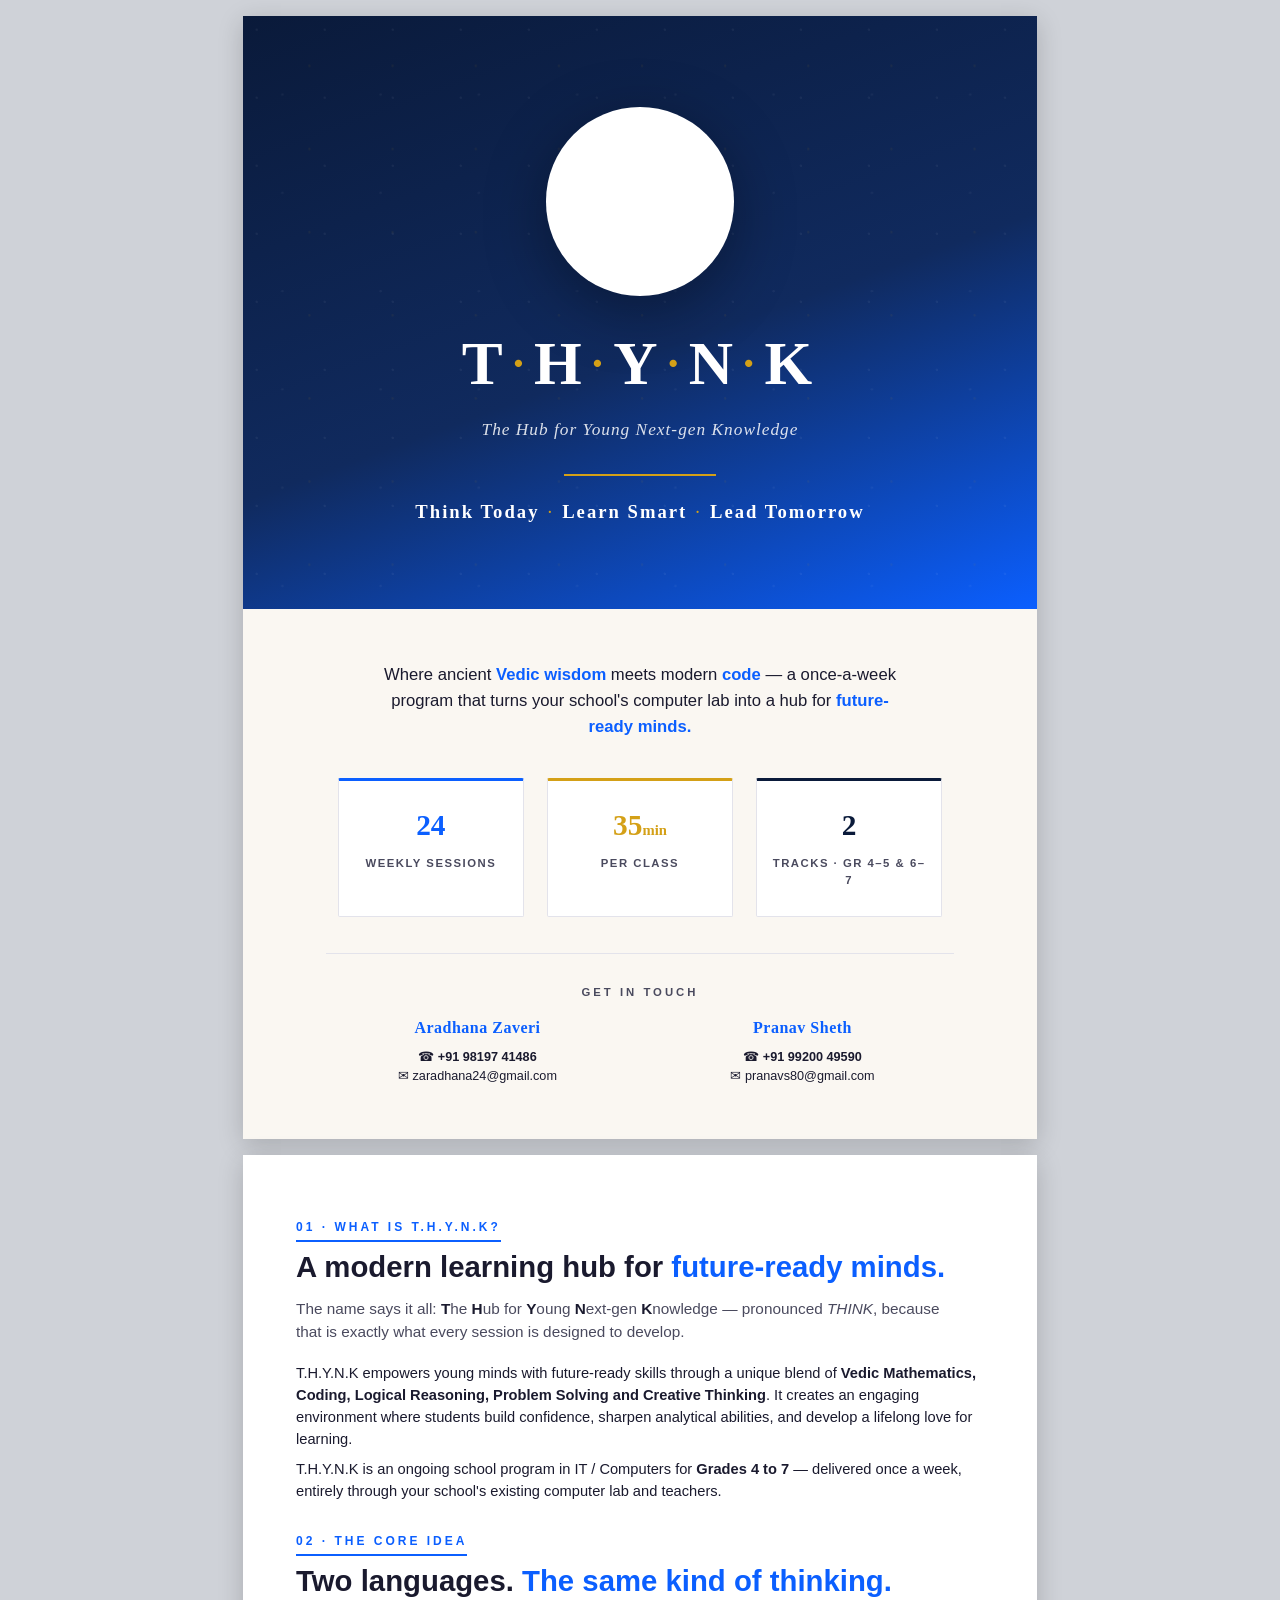
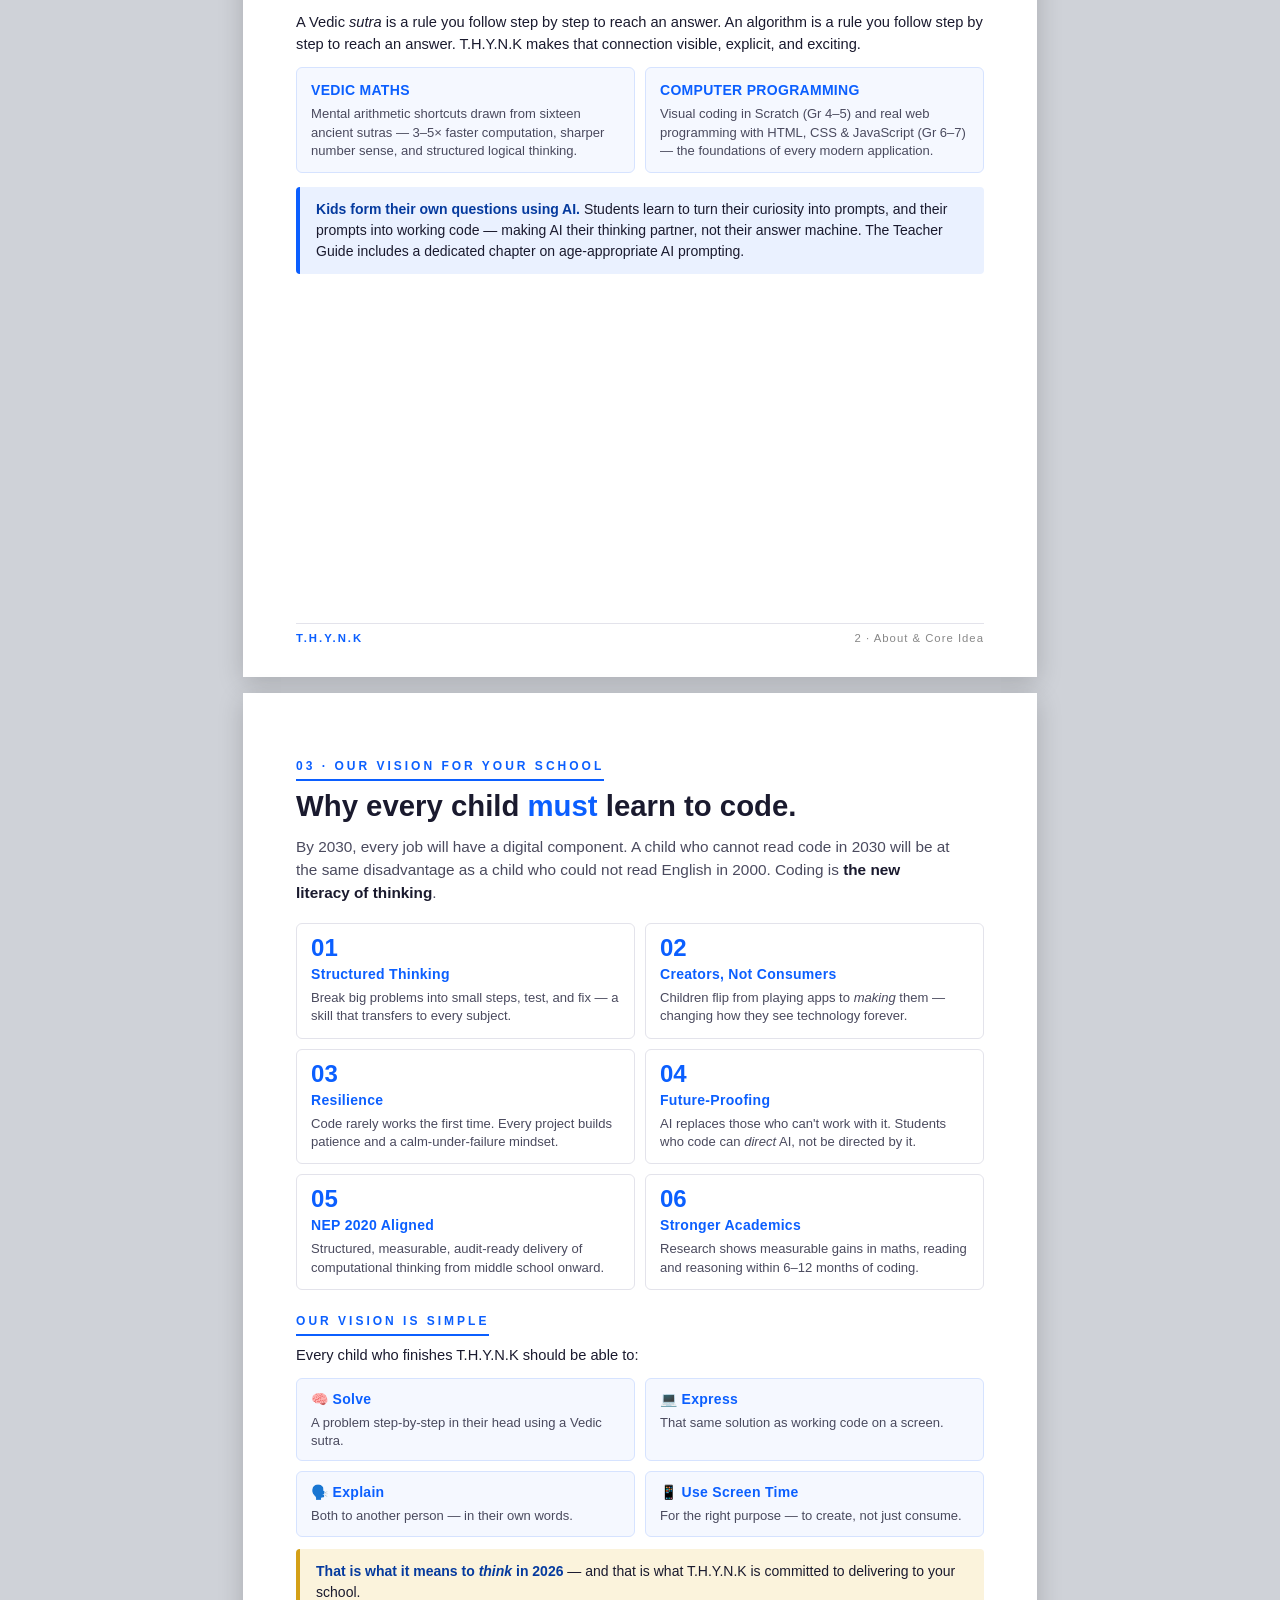
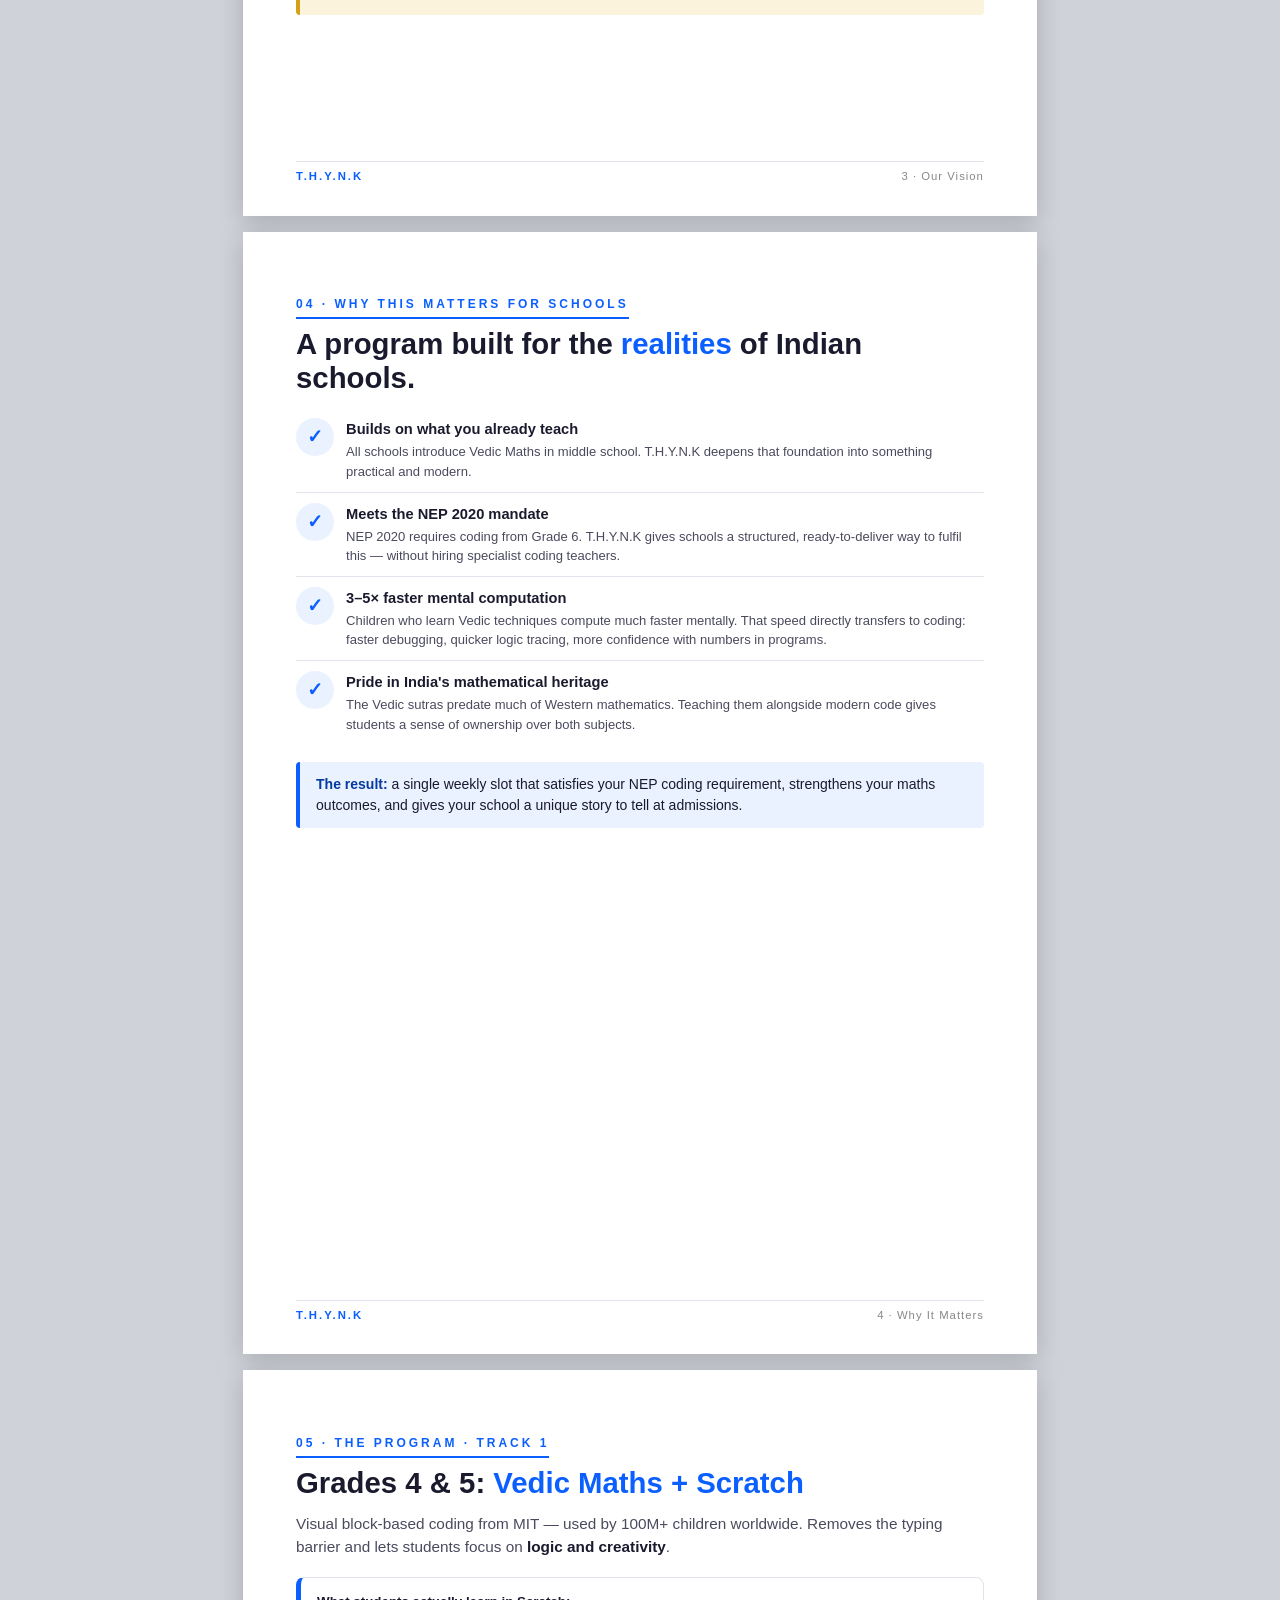
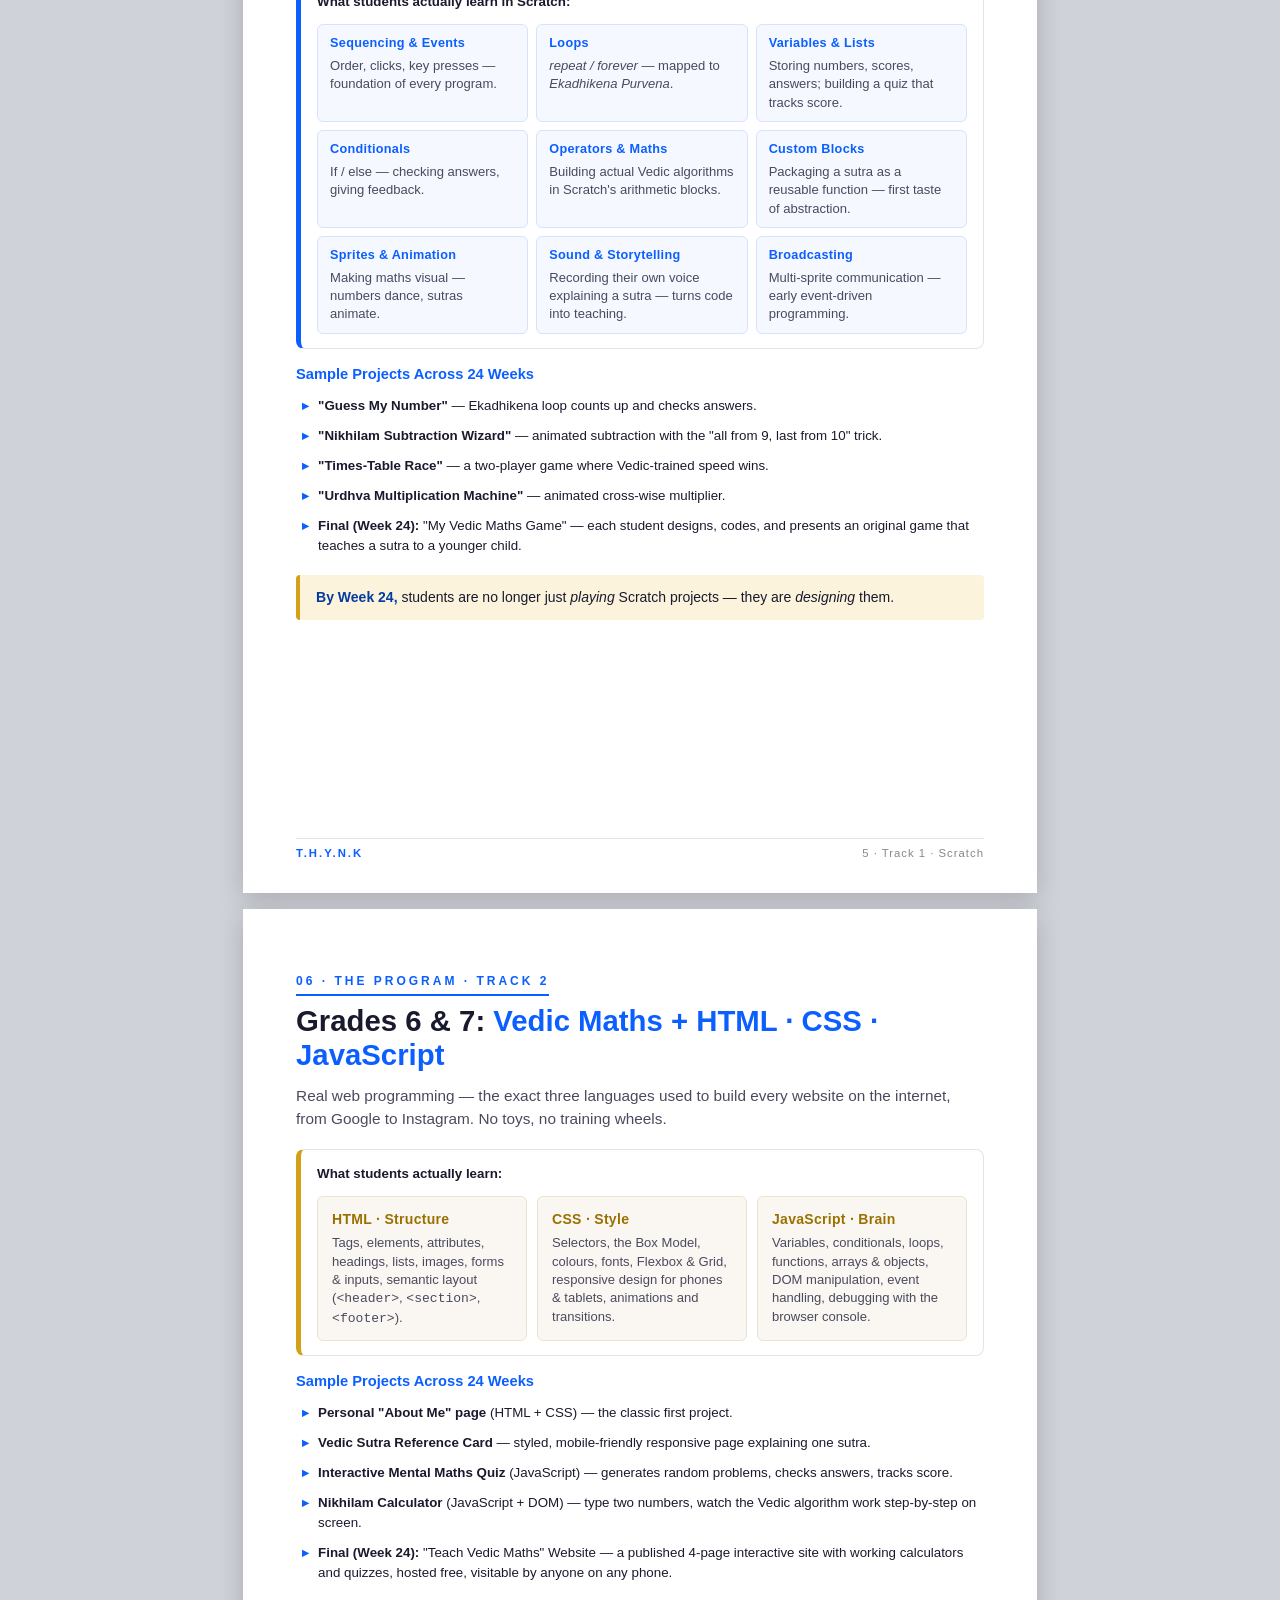
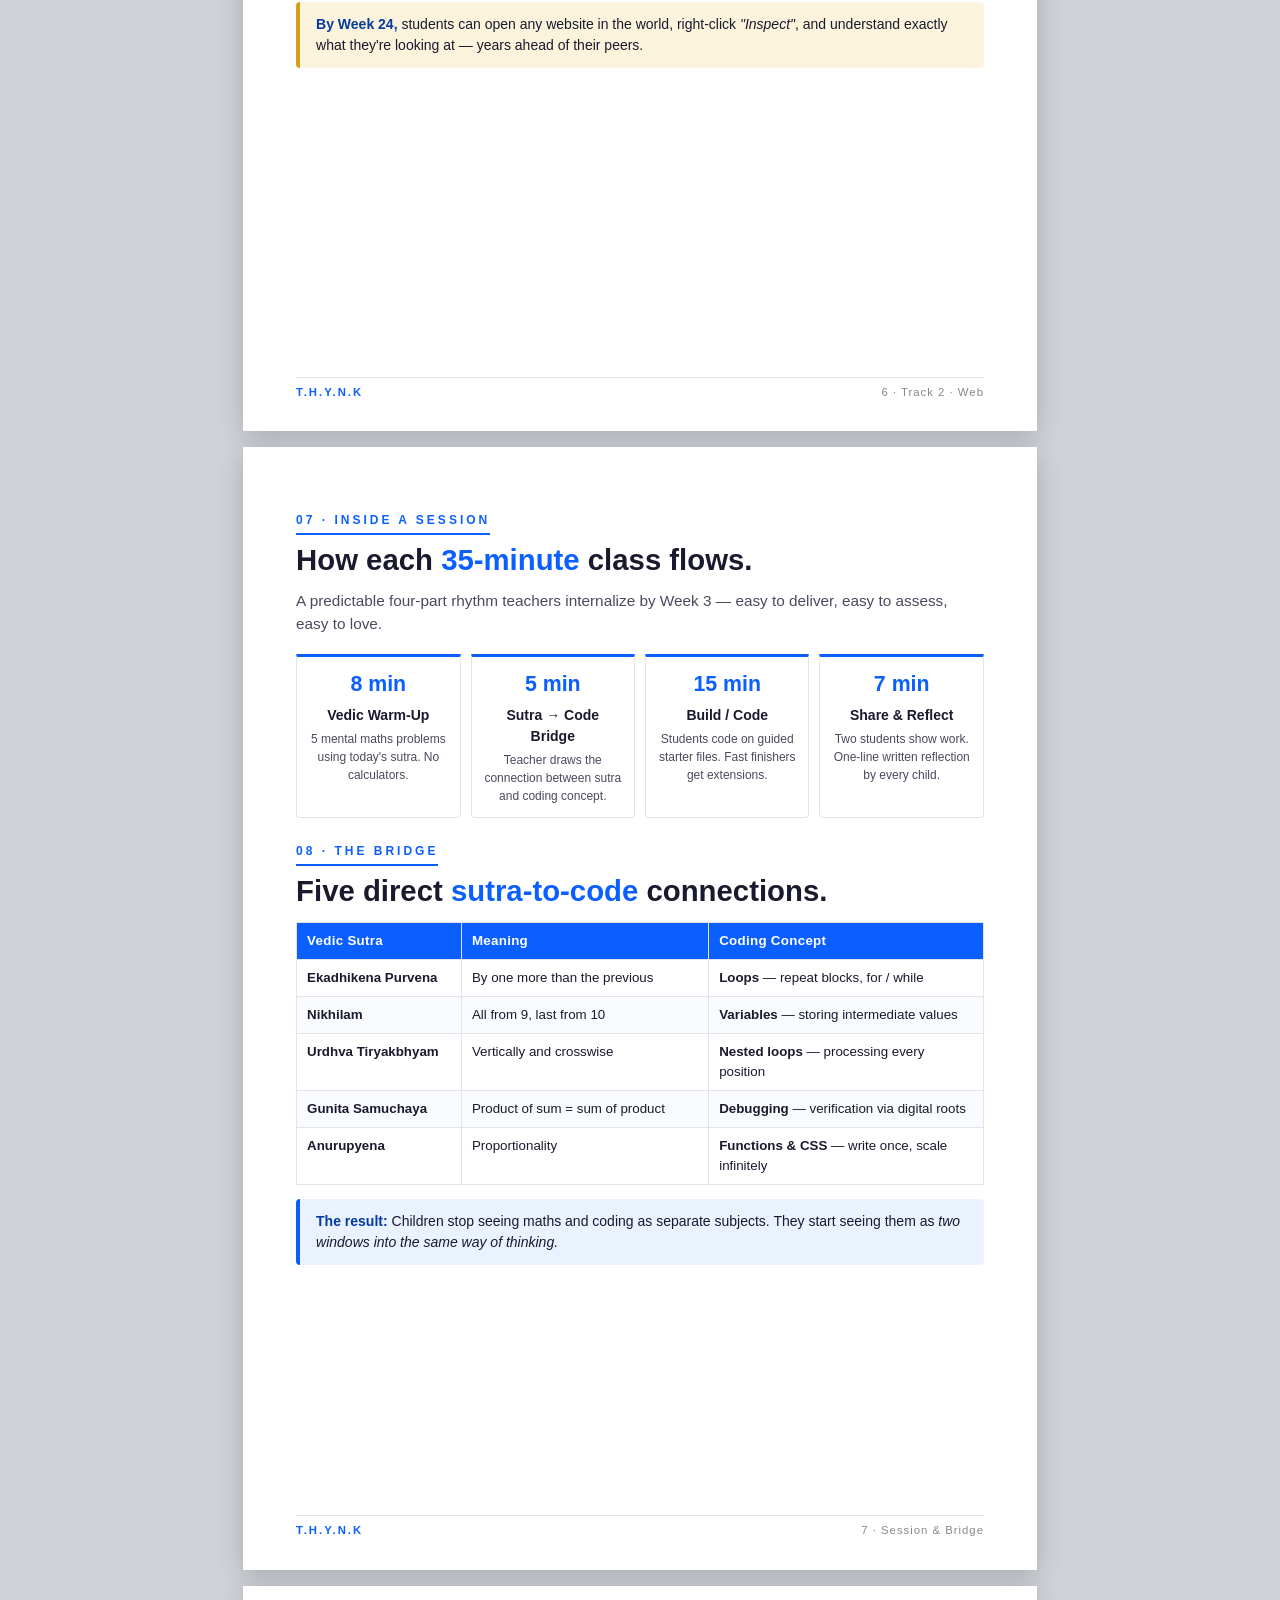
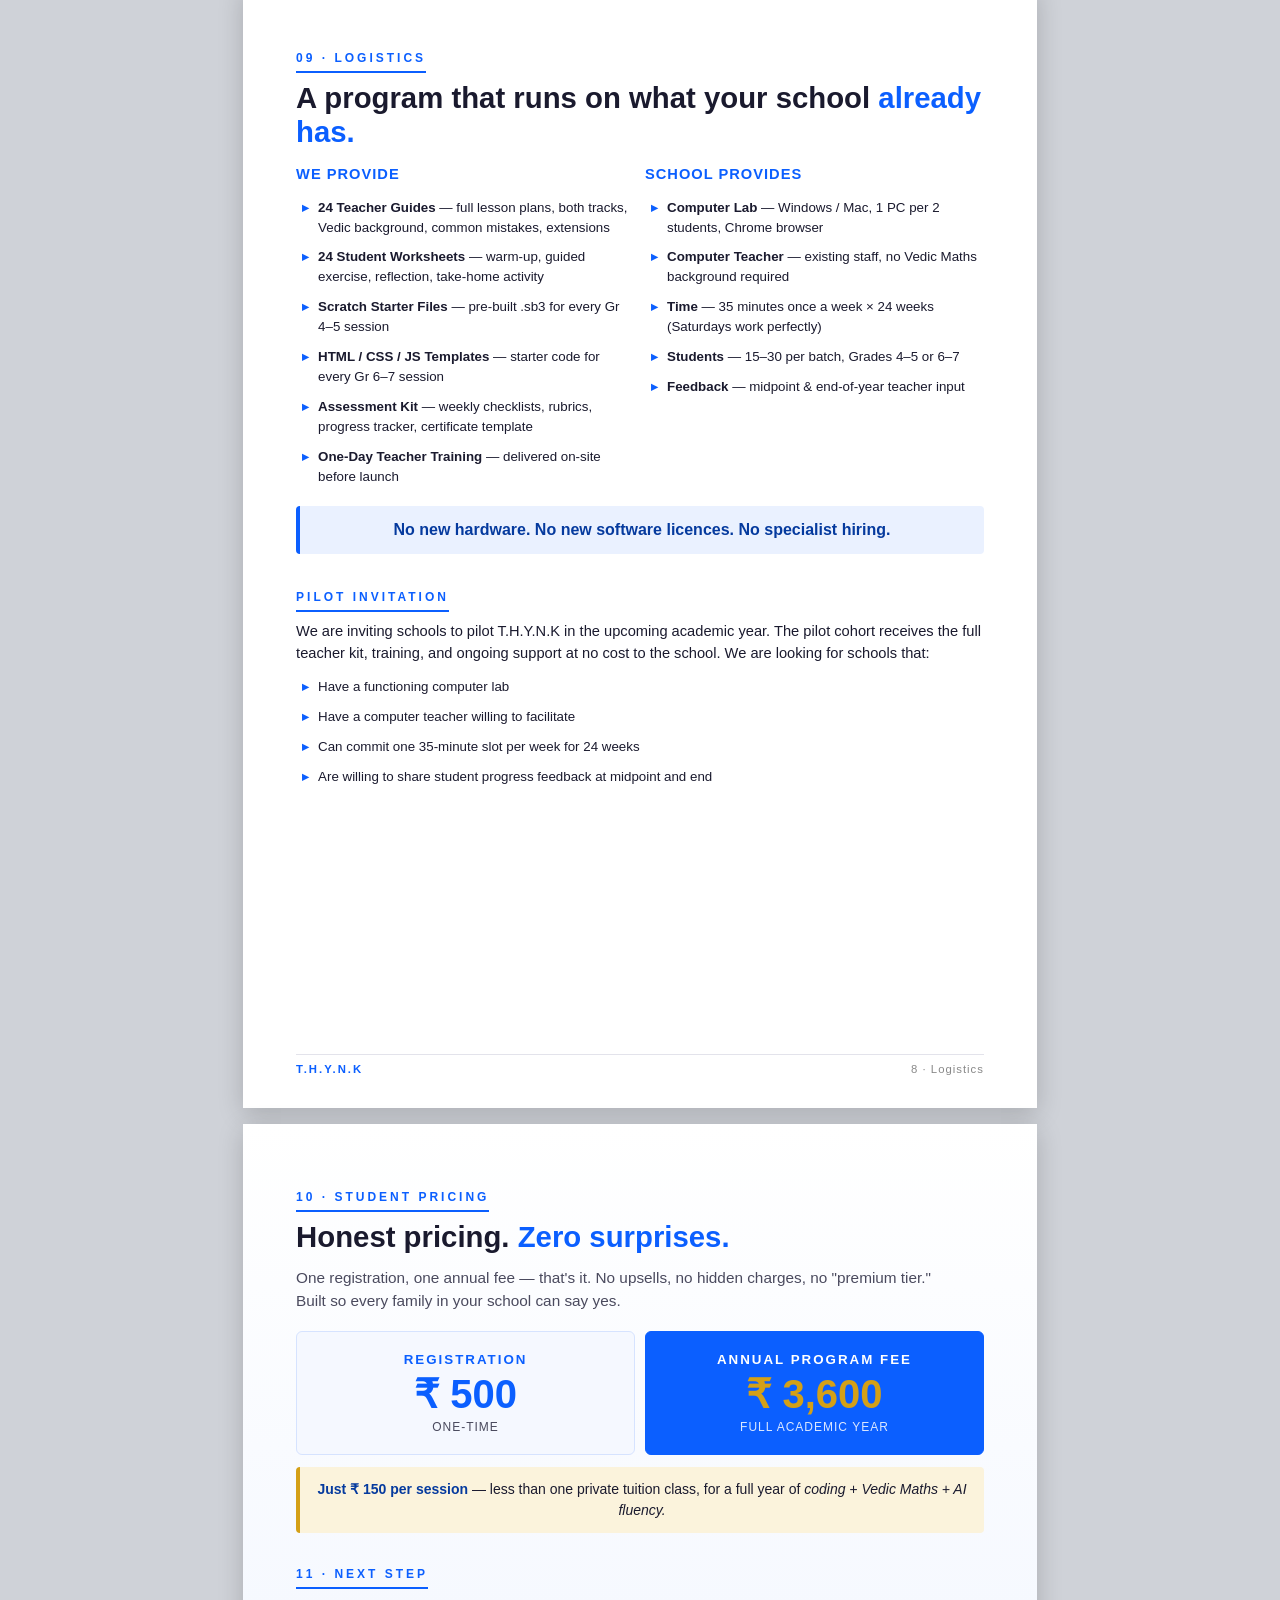
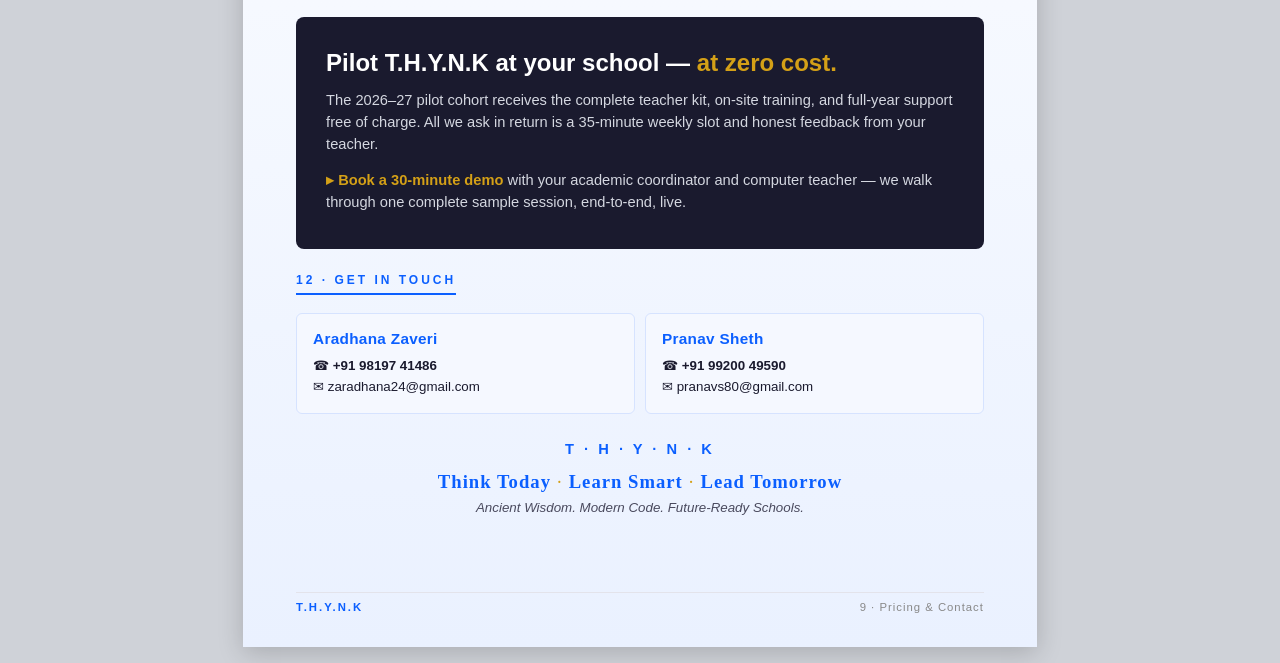
==== THYNK_brochure.html @ 349b089d "updates" ====
<!DOCTYPE html>
<html lang="en">
<head>
<meta charset="UTF-8" />
<meta name="viewport" content="width=device-width, initial-scale=1.0" />
<title>T.H.Y.N.K — Brochure</title>
<style>
  /* ============ PAGE / PRINT SETUP ============ */
  @page {
    size: A4;
    margin: 0;
  }
  * { box-sizing: border-box; margin: 0; padding: 0; }

  :root {
    --ink: #1a1a2e;
    --ink-soft: #4a4a5e;
    --accent: #0b5fff;          /* primary pop */
    --accent-dark: #053a9e;
    --accent-soft: #eaf1ff;
    --gold: #d4a017;
    --line: #e3e3eb;
    --bg-cream: #faf7f2;
    --bg-tint: #f5f8ff;
  }

  html, body {
    font-family: "Segoe UI", "Helvetica Neue", Arial, sans-serif;
    color: var(--ink);
    background: #cfd2d8;
    line-height: 1.5;
    font-size: 11pt;
  }

  /* Each A4 page */
  .page {
    width: 210mm;
    min-height: 297mm;
    background: #ffffff;
    margin: 16px auto;
    box-shadow: 0 6px 24px rgba(0,0,0,0.18);
    padding: 16mm 14mm;
    position: relative;
    overflow: hidden;
    page-break-after: always;
  }
  .page:last-child { page-break-after: auto; }

  /* ============ COVER PAGE (vanilla, pops of colour) ============ */
  .cover {
    padding: 0;
    background: #ffffff;
    color: var(--ink);
    display: flex;
    flex-direction: column;
    overflow: hidden;
    position: relative;
  }

  /* ----- TOP HALF : deep navy hero ----- */
  .cover-hero {
    background: linear-gradient(160deg, #0a1a3a 0%, #102a5e 55%, #0b5fff 100%);
    color: #ffffff;
    padding: 24mm 22mm 22mm;
    position: relative;
    flex: 0 0 58%;
    display: flex;
    flex-direction: column;
    align-items: center;
    justify-content: center;
    text-align: center;
    overflow: hidden;
  }
  /* faint circuit / grid pattern overlay */
  .cover-hero::before {
    content: "";
    position: absolute;
    inset: 0;
    background-image:
      radial-gradient(circle at 20% 20%, rgba(255,255,255,0.06) 0 1px, transparent 1.5px),
      radial-gradient(circle at 80% 60%, rgba(212,160,23,0.08) 0 1px, transparent 1.5px),
      radial-gradient(circle at 40% 80%, rgba(255,255,255,0.05) 0 1px, transparent 1.5px);
    background-size: 18mm 18mm, 22mm 22mm, 26mm 26mm;
    opacity: 0.9;
    pointer-events: none;
  }
  .cover-eyebrow { display: none; }

  .cover-logo-mark {
    width: 50mm;
    height: 50mm;
    margin: 0 auto 10mm;
    display: block;
    object-fit: contain;
    position: relative;
    filter: drop-shadow(0 4mm 8mm rgba(0,0,0,0.35));
    background: #ffffff;
    border-radius: 50%;
    padding: 4mm;
  }

  .cover-wordmark {
    position: relative;
    font-family: Georgia, "Times New Roman", serif;
    font-size: 46pt;
    line-height: 1;
    font-weight: 700;
    letter-spacing: 6px;
    color: #ffffff;
    margin: 0;
  }
  .cover-wordmark .dot { color: var(--gold); margin: 0 2px; font-weight: 400; }

  .cover-subtitle {
    position: relative;
    margin-top: 6mm;
    font-family: Georgia, "Times New Roman", serif;
    font-size: 13pt;
    font-style: italic;
    color: rgba(255,255,255,0.85);
    font-weight: 400;
    letter-spacing: 1px;
  }

  .cover-rule {
    position: relative;
    width: 40mm;
    height: 2px;
    background: var(--gold);
    margin: 8mm auto 6mm;
    border: none;
  }

  .cover-strapline {
    position: relative;
    margin: 0;
    font-family: Georgia, "Times New Roman", serif;
    font-size: 14pt;
    font-weight: 700;
    color: #ffffff;
    letter-spacing: 2px;
  }
  .cover-strapline .sep { color: var(--gold); margin: 0 8px; font-weight: 400; }

  /* ----- BOTTOM HALF : cream content panel ----- */
  .cover-panel {
    flex: 1 1 auto;
    background: var(--bg-cream, #faf7f2);
    padding: 14mm 22mm 0;
    display: flex;
    flex-direction: column;
  }

  .cover-tagline {
    font-size: 12.5pt;
    color: var(--ink);
    text-align: center;
    line-height: 1.55;
    max-width: 140mm;
    margin: 0 auto;
  }
  .cover-tagline strong { color: var(--accent); font-weight: 700; }

  .cover-badges {
    display: flex;
    justify-content: center;
    gap: 6mm;
    margin: 10mm auto 0;
    width: 100%;
    max-width: 160mm;
  }
  .cover-badge {
    flex: 1;
    background: #ffffff;
    border: 1px solid var(--line);
    border-top: 3px solid var(--accent);
    padding: 8mm 4mm 7mm;
    text-align: center;
    border-radius: 2px;
  }
  .cover-badge:nth-child(2) { border-top-color: var(--gold); }
  .cover-badge:nth-child(3) { border-top-color: #0a1a3a; }
  .cover-badge .b-num {
    display: block;
    font-family: Georgia, serif;
    font-size: 22pt;
    font-weight: 700;
    color: var(--accent);
    line-height: 1;
  }
  .cover-badge:nth-child(2) .b-num { color: var(--gold); }
  .cover-badge:nth-child(3) .b-num { color: #0a1a3a; }
  .cover-badge .b-label {
    display: block;
    margin-top: 4mm;
    font-size: 8.5pt;
    letter-spacing: 1.5px;
    color: var(--ink-soft);
    text-transform: uppercase;
    font-weight: 600;
  }

  .cover-contacts {
    margin-top: auto;
    padding: 8mm 0 14mm;
    border-top: 1px solid var(--line);
    display: flex;
    justify-content: space-between;
    align-items: flex-start;
    gap: 8mm;
  }
  .cover-contact-label {
    font-size: 8.5pt;
    letter-spacing: 3px;
    color: var(--ink-soft);
    font-weight: 700;
    text-transform: uppercase;
    margin-bottom: 4mm;
    text-align: center;
  }
  .cover-contact-grid {
    flex: 1;
    display: grid;
    grid-template-columns: 1fr 1fr;
    gap: 6mm;
  }
  .cover-contact {
    text-align: center;
  }
  .cover-contact .name {
    font-family: Georgia, serif;
    font-size: 12pt;
    font-weight: 700;
    color: var(--accent);
    margin-bottom: 2mm;
    letter-spacing: 0.5px;
  }
  .cover-contact .line {
    font-size: 9.5pt;
    color: var(--ink);
    line-height: 1.5;
  }
  .cover-contact .line strong { color: var(--ink); font-weight: 700; }

  /* ============ TYPOGRAPHY ============ */
  h1, h2, h3, h4 { font-weight: 700; color: var(--ink); }

  .section-label {
    display: inline-block;
    font-size: 9pt;
    letter-spacing: 3px;
    color: var(--accent);
    font-weight: 700;
    border-bottom: 2px solid var(--accent);
    padding-bottom: 4px;
    margin-bottom: 8px;
  }
  .section-title {
    font-size: 22pt;
    line-height: 1.15;
    margin-bottom: 14px;
    color: var(--ink);
  }
  .section-title em { color: var(--accent); font-style: normal; }
  .lead {
    font-size: 11.5pt;
    color: var(--ink-soft);
    margin-bottom: 18px;
    max-width: 175mm;
  }

  p { margin-bottom: 8px; }
  strong { color: var(--ink); }

  /* ============ CARDS / GRID ============ */
  .grid {
    display: grid;
    gap: 10px;
    margin-top: 12px;
  }
  .grid-2 { grid-template-columns: 1fr 1fr; }
  .grid-3 { grid-template-columns: 1fr 1fr 1fr; }
  .grid-4 { grid-template-columns: repeat(4, 1fr); }

  .card {
    background: #fff;
    border: 1px solid var(--line);
    border-radius: 6px;
    padding: 12px 14px;
    position: relative;
  }
  .card.tint   { background: var(--bg-tint); border-color: #d6e3ff; }
  .card.cream  { background: var(--bg-cream); border-color: #eee2cf; }
  .card.accent {
    background: var(--accent);
    color: #fff;
    border-color: var(--accent);
  }
  .card.accent h4, .card.accent .num { color: #fff; }

  .card h4 {
    font-size: 10.5pt;
    color: var(--accent);
    margin-bottom: 4px;
    letter-spacing: 0.3px;
  }
  .card p { font-size: 9.8pt; line-height: 1.4; color: var(--ink-soft); margin: 0; }

  .num {
    display: inline-block;
    font-size: 18pt;
    font-weight: 800;
    color: var(--accent);
    line-height: 1;
    margin-bottom: 4px;
  }

  /* ============ FEATURE ROWS ============ */
  .feature-row {
    display: flex;
    gap: 12px;
    padding: 10px 0;
    border-bottom: 1px solid var(--line);
  }
  .feature-row:last-child { border-bottom: none; }
  .feature-icon {
    flex: 0 0 38px;
    height: 38px;
    background: var(--accent-soft);
    color: var(--accent);
    border-radius: 50%;
    display: flex;
    align-items: center;
    justify-content: center;
    font-weight: 800;
    font-size: 14pt;
  }
  .feature-body { flex: 1; }
  .feature-body h4 { font-size: 11pt; margin-bottom: 2px; }
  .feature-body p { font-size: 9.8pt; color: var(--ink-soft); margin: 0; }

  /* ============ TABLES ============ */
  table {
    width: 100%;
    border-collapse: collapse;
    margin-top: 10px;
    font-size: 10pt;
  }
  th, td {
    border: 1px solid var(--line);
    padding: 8px 10px;
    text-align: left;
    vertical-align: top;
  }
  th {
    background: var(--accent);
    color: #fff;
    font-weight: 600;
    letter-spacing: 0.3px;
  }
  tr:nth-child(even) td { background: #fafbff; }

  /* ============ TRACK BLOCKS ============ */
  .track {
    border: 1px solid var(--line);
    border-radius: 8px;
    padding: 14px 16px;
    margin-bottom: 12px;
    background: #fff;
    border-left: 5px solid var(--accent);
  }
  .track.alt { border-left-color: var(--gold); }
  .track-head {
    display: flex;
    justify-content: space-between;
    align-items: baseline;
    margin-bottom: 6px;
  }
  .track-tag {
    background: var(--accent);
    color: #fff;
    font-size: 8.5pt;
    padding: 3px 10px;
    border-radius: 20px;
    letter-spacing: 1px;
    font-weight: 700;
  }
  .track.alt .track-tag { background: var(--gold); }
  .track h3 { font-size: 14pt; color: var(--ink); }
  .track .sub { font-size: 10pt; color: var(--ink-soft); margin-bottom: 8px; }

  .chip-list {
    display: flex;
    flex-wrap: wrap;
    gap: 6px;
    margin-top: 6px;
  }
  .chip {
    background: var(--accent-soft);
    color: var(--accent-dark);
    border: 1px solid #cfdcff;
    padding: 4px 10px;
    border-radius: 4px;
    font-size: 9pt;
    font-weight: 600;
  }
  .track.alt .chip { background: #fbf3dc; color: #6b4a00; border-color: #ecd693; }

  /* ============ CALLOUT ============ */
  .callout {
    background: var(--accent-soft);
    border-left: 4px solid var(--accent);
    padding: 12px 16px;
    margin: 14px 0;
    font-size: 10.5pt;
    border-radius: 4px;
  }
  .callout strong { color: var(--accent-dark); }

  /* ============ SESSION TIMELINE ============ */
  .timeline {
    display: grid;
    grid-template-columns: repeat(4, 1fr);
    gap: 10px;
    margin-top: 10px;
  }
  .tstep {
    background: #fff;
    border: 1px solid var(--line);
    border-top: 3px solid var(--accent);
    padding: 12px;
    text-align: center;
    border-radius: 0 0 4px 4px;
  }
  .tstep .min {
    font-size: 16pt;
    font-weight: 800;
    color: var(--accent);
    display: block;
  }
  .tstep h4 { font-size: 10.5pt; margin: 4px 0; }
  .tstep p { font-size: 9pt; color: var(--ink-soft); margin: 0; }

  /* ============ BACK COVER / CTA ============ */
  .cta-page {
    background: linear-gradient(180deg, #fff 0%, var(--accent-soft) 100%);
  }
  .cta-box {
    background: var(--ink);
    color: #fff;
    padding: 28px 30px;
    border-radius: 8px;
    margin-top: 20px;
  }
  .cta-box h3 { color: #fff; font-size: 18pt; margin-bottom: 8px; }
  .cta-box p { color: #d4d7e0; font-size: 11pt; }
  .cta-box .gold { color: var(--gold); font-weight: 700; }

  /* ============ FOOTER STRIP ============ */
  .pagefoot {
    position: absolute;
    bottom: 8mm;
    left: 14mm;
    right: 14mm;
    border-top: 1px solid var(--line);
    padding-top: 6px;
    display: flex;
    justify-content: space-between;
    font-size: 8.5pt;
    color: #888;
    letter-spacing: 1px;
  }
  .pagefoot strong { color: var(--accent); letter-spacing: 2px; }

  ul.tight { list-style: none; padding: 0; }
  ul.tight li {
    padding: 5px 0 5px 22px;
    position: relative;
    font-size: 10pt;
  }
  ul.tight li::before {
    content: "▸";
    color: var(--accent);
    position: absolute;
    left: 6px;
    font-weight: 700;
  }

  /* ============ PRINT ============ */
  @media print {
    body { background: #fff; }
    .page { margin: 0; box-shadow: none; }
  }
</style>
</head>
<body>

<!-- ============ PAGE 1 : COVER (hero + cream panel) ============ -->
<div class="page cover">

  <!-- TOP HALF : navy hero with logo + wordmark -->
  <div class="cover-hero">
    <img src="logo3.png" alt="T.H.Y.N.K logo" class="cover-logo-mark" />

    <h1 class="cover-wordmark">T<span class="dot">·</span>H<span class="dot">·</span>Y<span class="dot">·</span>N<span class="dot">·</span>K</h1>

    <div class="cover-subtitle">The Hub for Young Next-gen Knowledge</div>

    <hr class="cover-rule" />

    <p class="cover-strapline">
      Think Today<span class="sep">·</span>Learn Smart<span class="sep">·</span>Lead Tomorrow
    </p>
  </div>

  <!-- BOTTOM HALF : cream panel with tagline, badges, footer -->
  <div class="cover-panel">

    <p class="cover-tagline">
      Where ancient <strong>Vedic wisdom</strong> meets modern <strong>code</strong> — a once-a-week program that turns your school's computer lab into a hub for <strong>future-ready minds.</strong>
    </p>

    <div class="cover-badges">
      <div class="cover-badge">
        <span class="b-num">24</span>
        <span class="b-label">Weekly Sessions</span>
      </div>
      <div class="cover-badge">
        <span class="b-num">35<span style="font-size:11pt; letter-spacing:0; font-weight:600;">min</span></span>
        <span class="b-label">Per Class</span>
      </div>
      <div class="cover-badge">
        <span class="b-num">2</span>
        <span class="b-label">Tracks · Gr 4–5 &amp; 6–7</span>
      </div>
    </div>

    <div class="cover-contacts">
      <div style="flex:1;">
        <div class="cover-contact-label">Get in Touch</div>
        <div class="cover-contact-grid">
          <div class="cover-contact">
            <div class="name">Aradhana Zaveri</div>
            <div class="line">☎ <strong>+91 98197 41486</strong></div>
            <div class="line">✉ zaradhana24@gmail.com</div>
          </div>
          <div class="cover-contact">
            <div class="name">Pranav Sheth</div>
            <div class="line">☎ <strong>+91 99200 49590</strong></div>
            <div class="line">✉ pranavs80@gmail.com</div>
          </div>
        </div>
      </div>
    </div>

  </div>
</div>

<!-- ============ PAGE 2 : WHAT IS T.H.Y.N.K? + CORE IDEA ============ -->
<div class="page">
  <div class="section-label">01 · WHAT IS T.H.Y.N.K?</div>
  <h2 class="section-title">A modern learning hub for <em>future-ready minds.</em></h2>

  <p class="lead">The name says it all: <strong>T</strong>he <strong>H</strong>ub for <strong>Y</strong>oung <strong>N</strong>ext-gen <strong>K</strong>nowledge — pronounced <em>THINK</em>, because that is exactly what every session is designed to develop.</p>

  <p>T.H.Y.N.K empowers young minds with future-ready skills through a unique blend of <strong>Vedic Mathematics, Coding, Logical Reasoning, Problem Solving and Creative Thinking</strong>. It creates an engaging environment where students build confidence, sharpen analytical abilities, and develop a lifelong love for learning.</p>

  <p>T.H.Y.N.K is an ongoing school program in IT / Computers for <strong>Grades 4 to 7</strong> — delivered once a week, entirely through your school's existing computer lab and teachers.</p>

  <div class="section-label" style="margin-top:22px;">02 · THE CORE IDEA</div>
  <h2 class="section-title">Two languages. <em>The same kind of thinking.</em></h2>
  <p>A Vedic <em>sutra</em> is a rule you follow step by step to reach an answer. An algorithm is a rule you follow step by step to reach an answer. T.H.Y.N.K makes that connection visible, explicit, and exciting.</p>

  <div class="grid grid-2">
    <div class="card tint">
      <h4>VEDIC MATHS</h4>
      <p>Mental arithmetic shortcuts drawn from sixteen ancient sutras — 3–5× faster computation, sharper number sense, and structured logical thinking.</p>
    </div>
    <div class="card tint">
      <h4>COMPUTER PROGRAMMING</h4>
      <p>Visual coding in Scratch (Gr 4–5) and real web programming with HTML, CSS &amp; JavaScript (Gr 6–7) — the foundations of every modern application.</p>
    </div>
  </div>

  <div class="callout">
    <strong>Kids form their own questions using AI.</strong> Students learn to turn their curiosity into prompts, and their prompts into working code — making AI their thinking partner, not their answer machine. The Teacher Guide includes a dedicated chapter on age-appropriate AI prompting.
  </div>

  <div class="pagefoot"><strong>T.H.Y.N.K</strong><span>2 · About &amp; Core Idea</span></div>
</div>

<!-- ============ PAGE 3 : OUR VISION ============ -->
<div class="page">
  <div class="section-label">03 · OUR VISION FOR YOUR SCHOOL</div>
  <h2 class="section-title">Why every child <em>must</em> learn to code.</h2>
  <p class="lead">By 2030, every job will have a digital component. A child who cannot read code in 2030 will be at the same disadvantage as a child who could not read English in 2000. Coding is <strong>the new literacy of thinking</strong>.</p>

  <div class="grid grid-2">
    <div class="card"><span class="num">01</span><h4>Structured Thinking</h4><p>Break big problems into small steps, test, and fix — a skill that transfers to every subject.</p></div>
    <div class="card"><span class="num">02</span><h4>Creators, Not Consumers</h4><p>Children flip from playing apps to <em>making</em> them — changing how they see technology forever.</p></div>
    <div class="card"><span class="num">03</span><h4>Resilience</h4><p>Code rarely works the first time. Every project builds patience and a calm-under-failure mindset.</p></div>
    <div class="card"><span class="num">04</span><h4>Future-Proofing</h4><p>AI replaces those who can't work with it. Students who code can <em>direct</em> AI, not be directed by it.</p></div>
    <div class="card"><span class="num">05</span><h4>NEP 2020 Aligned</h4><p>Structured, measurable, audit-ready delivery of computational thinking from middle school onward.</p></div>
    <div class="card"><span class="num">06</span><h4>Stronger Academics</h4><p>Research shows measurable gains in maths, reading and reasoning within 6–12 months of coding.</p></div>
  </div>

  <div class="section-label" style="margin-top:22px;">OUR VISION IS SIMPLE</div>
  <p style="font-size:11pt; margin-bottom:8px;">Every child who finishes T.H.Y.N.K should be able to:</p>

  <div class="grid grid-2">
    <div class="card tint" style="padding:10px 14px;">
      <h4 style="font-size:10.5pt;">🧠 Solve</h4>
      <p>A problem step-by-step in their head using a Vedic sutra.</p>
    </div>
    <div class="card tint" style="padding:10px 14px;">
      <h4 style="font-size:10.5pt;">💻 Express</h4>
      <p>That same solution as working code on a screen.</p>
    </div>
    <div class="card tint" style="padding:10px 14px;">
      <h4 style="font-size:10.5pt;">🗣️ Explain</h4>
      <p>Both to another person — in their own words.</p>
    </div>
    <div class="card tint" style="padding:10px 14px;">
      <h4 style="font-size:10.5pt;">📱 Use Screen Time</h4>
      <p>For the right purpose — to create, not just consume.</p>
    </div>
  </div>

  <div class="callout" style="background:#fbf3dc; border-color:var(--gold); margin-top:12px;">
    <strong>That is what it means to <em>think</em> in 2026</strong> — and that is what T.H.Y.N.K is committed to delivering to your school.
  </div>

  <div class="pagefoot"><strong>T.H.Y.N.K</strong><span>3 · Our Vision</span></div>
</div>

<!-- ============ PAGE 4 : WHY THIS MATTERS FOR SCHOOLS ============ -->
<div class="page">
  <div class="section-label">04 · WHY THIS MATTERS FOR SCHOOLS</div>
  <h2 class="section-title">A program built for the <em>realities</em> of Indian schools.</h2>

  <div style="margin-top:14px;">
    <div class="feature-row">
      <div class="feature-icon">✓</div>
      <div class="feature-body">
        <h4>Builds on what you already teach</h4>
        <p>All schools introduce Vedic Maths in middle school. T.H.Y.N.K deepens that foundation into something practical and modern.</p>
      </div>
    </div>
    <div class="feature-row">
      <div class="feature-icon">✓</div>
      <div class="feature-body">
        <h4>Meets the NEP 2020 mandate</h4>
        <p>NEP 2020 requires coding from Grade 6. T.H.Y.N.K gives schools a structured, ready-to-deliver way to fulfil this — without hiring specialist coding teachers.</p>
      </div>
    </div>
    <div class="feature-row">
      <div class="feature-icon">✓</div>
      <div class="feature-body">
        <h4>3–5× faster mental computation</h4>
        <p>Children who learn Vedic techniques compute much faster mentally. That speed directly transfers to coding: faster debugging, quicker logic tracing, more confidence with numbers in programs.</p>
      </div>
    </div>
    <div class="feature-row">
      <div class="feature-icon">✓</div>
      <div class="feature-body">
        <h4>Pride in India's mathematical heritage</h4>
        <p>The Vedic sutras predate much of Western mathematics. Teaching them alongside modern code gives students a sense of ownership over both subjects.</p>
      </div>
    </div>
  </div>

  <div class="callout" style="margin-top:18px;">
    <strong>The result:</strong> a single weekly slot that satisfies your NEP coding requirement, strengthens your maths outcomes, and gives your school a unique story to tell at admissions.
  </div>

  <div class="pagefoot"><strong>T.H.Y.N.K</strong><span>4 · Why It Matters</span></div>
</div>

<!-- ============ PAGE 5 : TRACK 1 — SCRATCH ============ -->
<div class="page">
  <div class="section-label">05 · THE PROGRAM · TRACK 1</div>
  <h2 class="section-title">Grades 4 &amp; 5: <em>Vedic Maths + Scratch</em></h2>
  <p class="lead">Visual block-based coding from MIT — used by 100M+ children worldwide. Removes the typing barrier and lets students focus on <strong>logic and creativity</strong>.</p>

  <div class="track">
    <p style="font-size:10pt; color:var(--ink-soft); margin-bottom:6px;"><strong>What students actually learn in Scratch:</strong></p>
    <div class="grid grid-3" style="gap:8px;">
      <div class="card tint" style="padding:9px 12px;"><h4 style="font-size:9.5pt;">Sequencing &amp; Events</h4><p>Order, clicks, key presses — foundation of every program.</p></div>
      <div class="card tint" style="padding:9px 12px;"><h4 style="font-size:9.5pt;">Loops</h4><p><em>repeat / forever</em> — mapped to <em>Ekadhikena Purvena</em>.</p></div>
      <div class="card tint" style="padding:9px 12px;"><h4 style="font-size:9.5pt;">Variables &amp; Lists</h4><p>Storing numbers, scores, answers; building a quiz that tracks score.</p></div>
      <div class="card tint" style="padding:9px 12px;"><h4 style="font-size:9.5pt;">Conditionals</h4><p>If / else — checking answers, giving feedback.</p></div>
      <div class="card tint" style="padding:9px 12px;"><h4 style="font-size:9.5pt;">Operators &amp; Maths</h4><p>Building actual Vedic algorithms in Scratch's arithmetic blocks.</p></div>
      <div class="card tint" style="padding:9px 12px;"><h4 style="font-size:9.5pt;">Custom Blocks</h4><p>Packaging a sutra as a reusable function — first taste of abstraction.</p></div>
      <div class="card tint" style="padding:9px 12px;"><h4 style="font-size:9.5pt;">Sprites &amp; Animation</h4><p>Making maths visual — numbers dance, sutras animate.</p></div>
      <div class="card tint" style="padding:9px 12px;"><h4 style="font-size:9.5pt;">Sound &amp; Storytelling</h4><p>Recording their own voice explaining a sutra — turns code into teaching.</p></div>
      <div class="card tint" style="padding:9px 12px;"><h4 style="font-size:9.5pt;">Broadcasting</h4><p>Multi-sprite communication — early event-driven programming.</p></div>
    </div>
  </div>

  <h4 style="margin-top:14px; color:var(--accent);">Sample Projects Across 24 Weeks</h4>
  <ul class="tight" style="margin-top:6px;">
    <li><strong>"Guess My Number"</strong> — Ekadhikena loop counts up and checks answers.</li>
    <li><strong>"Nikhilam Subtraction Wizard"</strong> — animated subtraction with the "all from 9, last from 10" trick.</li>
    <li><strong>"Times-Table Race"</strong> — a two-player game where Vedic-trained speed wins.</li>
    <li><strong>"Urdhva Multiplication Machine"</strong> — animated cross-wise multiplier.</li>
    <li><strong>Final (Week 24):</strong> "My Vedic Maths Game" — each student designs, codes, and presents an original game that teaches a sutra to a younger child.</li>
  </ul>

  <div class="callout" style="background:#fbf3dc; border-color:var(--gold);">
    <strong>By Week 24,</strong> students are no longer just <em>playing</em> Scratch projects — they are <em>designing</em> them.
  </div>

  <div class="pagefoot"><strong>T.H.Y.N.K</strong><span>5 · Track 1 · Scratch</span></div>
</div>

<!-- ============ PAGE 6 : TRACK 2 — HTML/CSS/JS ============ -->
<div class="page">
  <div class="section-label">06 · THE PROGRAM · TRACK 2</div>
  <h2 class="section-title">Grades 6 &amp; 7: <em>Vedic Maths + HTML · CSS · JavaScript</em></h2>
  <p class="lead">Real web programming — the exact three languages used to build every website on the internet, from Google to Instagram. No toys, no training wheels.</p>

  <div class="track alt">
    <p style="font-size:10pt; color:var(--ink-soft); margin-bottom:6px;"><strong>What students actually learn:</strong></p>
    <div class="grid grid-3" style="gap:10px;">
      <div class="card cream">
        <h4 style="color:#9a7100;">HTML · Structure</h4>
        <p>Tags, elements, attributes, headings, lists, images, forms &amp; inputs, semantic layout (<code>&lt;header&gt;</code>, <code>&lt;section&gt;</code>, <code>&lt;footer&gt;</code>).</p>
      </div>
      <div class="card cream">
        <h4 style="color:#9a7100;">CSS · Style</h4>
        <p>Selectors, the Box Model, colours, fonts, Flexbox &amp; Grid, responsive design for phones &amp; tablets, animations and transitions.</p>
      </div>
      <div class="card cream">
        <h4 style="color:#9a7100;">JavaScript · Brain</h4>
        <p>Variables, conditionals, loops, functions, arrays &amp; objects, DOM manipulation, event handling, debugging with the browser console.</p>
      </div>
    </div>
  </div>

  <h4 style="margin-top:14px; color:var(--accent);">Sample Projects Across 24 Weeks</h4>
  <ul class="tight" style="margin-top:6px;">
    <li><strong>Personal "About Me" page</strong> (HTML + CSS) — the classic first project.</li>
    <li><strong>Vedic Sutra Reference Card</strong> — styled, mobile-friendly responsive page explaining one sutra.</li>
    <li><strong>Interactive Mental Maths Quiz</strong> (JavaScript) — generates random problems, checks answers, tracks score.</li>
    <li><strong>Nikhilam Calculator</strong> (JavaScript + DOM) — type two numbers, watch the Vedic algorithm work step-by-step on screen.</li>
    <li><strong>Final (Week 24):</strong> "Teach Vedic Maths" Website — a published 4-page interactive site with working calculators and quizzes, hosted free, visitable by anyone on any phone.</li>
  </ul>

  <div class="callout" style="background:#fbf3dc; border-color:var(--gold);">
    <strong>By Week 24,</strong> students can open any website in the world, right-click <em>"Inspect"</em>, and understand exactly what they're looking at — years ahead of their peers.
  </div>

  <div class="pagefoot"><strong>T.H.Y.N.K</strong><span>6 · Track 2 · Web</span></div>
</div>

<!-- ============ PAGE 7 : SESSION + SUTRA TABLE ============ -->
<div class="page">
  <div class="section-label">07 · INSIDE A SESSION</div>
  <h2 class="section-title">How each <em>35-minute</em> class flows.</h2>
  <p class="lead">A predictable four-part rhythm teachers internalize by Week 3 — easy to deliver, easy to assess, easy to love.</p>

  <div class="timeline">
    <div class="tstep">
      <span class="min">8 min</span>
      <h4>Vedic Warm-Up</h4>
      <p>5 mental maths problems using today's sutra. No calculators.</p>
    </div>
    <div class="tstep">
      <span class="min">5 min</span>
      <h4>Sutra → Code Bridge</h4>
      <p>Teacher draws the connection between sutra and coding concept.</p>
    </div>
    <div class="tstep">
      <span class="min">15 min</span>
      <h4>Build / Code</h4>
      <p>Students code on guided starter files. Fast finishers get extensions.</p>
    </div>
    <div class="tstep">
      <span class="min">7 min</span>
      <h4>Share &amp; Reflect</h4>
      <p>Two students show work. One-line written reflection by every child.</p>
    </div>
  </div>

  <div class="section-label" style="margin-top:24px;">08 · THE BRIDGE</div>
  <h2 class="section-title">Five direct <em>sutra-to-code</em> connections.</h2>

  <table>
    <thead>
      <tr><th style="width:24%;">Vedic Sutra</th><th style="width:36%;">Meaning</th><th>Coding Concept</th></tr>
    </thead>
    <tbody>
      <tr><td><strong>Ekadhikena Purvena</strong></td><td>By one more than the previous</td><td><strong>Loops</strong> — repeat blocks, for / while</td></tr>
      <tr><td><strong>Nikhilam</strong></td><td>All from 9, last from 10</td><td><strong>Variables</strong> — storing intermediate values</td></tr>
      <tr><td><strong>Urdhva Tiryakbhyam</strong></td><td>Vertically and crosswise</td><td><strong>Nested loops</strong> — processing every position</td></tr>
      <tr><td><strong>Gunita Samuchaya</strong></td><td>Product of sum = sum of product</td><td><strong>Debugging</strong> — verification via digital roots</td></tr>
      <tr><td><strong>Anurupyena</strong></td><td>Proportionality</td><td><strong>Functions &amp; CSS</strong> — write once, scale infinitely</td></tr>
    </tbody>
  </table>

  <div class="callout" style="margin-top:14px;">
    <strong>The result:</strong> Children stop seeing maths and coding as separate subjects. They start seeing them as <em>two windows into the same way of thinking.</em>
  </div>

  <div class="pagefoot"><strong>T.H.Y.N.K</strong><span>7 · Session &amp; Bridge</span></div>
</div>

<!-- ============ PAGE 8 : LOGISTICS — WHO PROVIDES WHAT ============ -->
<div class="page">
  <div class="section-label">09 · LOGISTICS</div>
  <h2 class="section-title">A program that runs on what your school <em>already has.</em></h2>

  <div class="grid grid-2">
    <div>
      <h4 style="color:var(--accent); font-size:11pt; letter-spacing:1px; margin-bottom:8px;">WE PROVIDE</h4>
      <ul class="tight">
        <li><strong>24 Teacher Guides</strong> — full lesson plans, both tracks, Vedic background, common mistakes, extensions</li>
        <li><strong>24 Student Worksheets</strong> — warm-up, guided exercise, reflection, take-home activity</li>
        <li><strong>Scratch Starter Files</strong> — pre-built .sb3 for every Gr 4–5 session</li>
        <li><strong>HTML / CSS / JS Templates</strong> — starter code for every Gr 6–7 session</li>
        <li><strong>Assessment Kit</strong> — weekly checklists, rubrics, progress tracker, certificate template</li>
        <li><strong>One-Day Teacher Training</strong> — delivered on-site before launch</li>
      </ul>
    </div>
    <div>
      <h4 style="color:var(--accent); font-size:11pt; letter-spacing:1px; margin-bottom:8px;">SCHOOL PROVIDES</h4>
      <ul class="tight">
        <li><strong>Computer Lab</strong> — Windows / Mac, 1 PC per 2 students, Chrome browser</li>
        <li><strong>Computer Teacher</strong> — existing staff, no Vedic Maths background required</li>
        <li><strong>Time</strong> — 35 minutes once a week × 24 weeks (Saturdays work perfectly)</li>
        <li><strong>Students</strong> — 15–30 per batch, Grades 4–5 or 6–7</li>
        <li><strong>Feedback</strong> — midpoint &amp; end-of-year teacher input</li>
      </ul>
    </div>
  </div>

  <div class="callout" style="margin-top:14px; text-align:center; font-size:12pt;">
    <strong>No new hardware. No new software licences. No specialist hiring.</strong>
  </div>

  <div class="section-label" style="margin-top:20px;">PILOT INVITATION</div>
  <p>We are inviting schools to pilot T.H.Y.N.K in the upcoming academic year. The pilot cohort receives the full teacher kit, training, and ongoing support at no cost to the school. We are looking for schools that:</p>
  <ul class="tight" style="margin-top:6px;">
    <li>Have a functioning computer lab</li>
    <li>Have a computer teacher willing to facilitate</li>
    <li>Can commit one 35-minute slot per week for 24 weeks</li>
    <li>Are willing to share student progress feedback at midpoint and end</li>
  </ul>

  <div class="pagefoot"><strong>T.H.Y.N.K</strong><span>8 · Logistics</span></div>
</div>

<!-- ============ PAGE 9 : PRICING + NEXT STEP + CONTACT ============ -->
<div class="page cta-page">
  <div class="section-label">10 · STUDENT PRICING</div>
  <h2 class="section-title">Honest pricing. <em>Zero surprises.</em></h2>
  <p class="lead">One registration, one annual fee — that's it. No upsells, no hidden charges, no "premium tier." Built so every family in your school can say yes.</p>

  <div class="grid grid-2">
    <div class="card tint" style="text-align:center; padding:18px 14px;">
      <h4 style="font-size:10pt; letter-spacing:2px;">REGISTRATION</h4>
      <div style="font-size:30pt; font-weight:800; color:var(--accent); line-height:1; margin:4px 0;">₹ 500</div>
      <div style="font-size:9pt; color:var(--ink-soft); letter-spacing:1px;">ONE-TIME</div>
    </div>
    <div class="card" style="text-align:center; padding:18px 14px; background:var(--accent); border-color:var(--accent); color:#fff;">
      <h4 style="font-size:10pt; letter-spacing:2px; color:#fff;">ANNUAL PROGRAM FEE</h4>
      <div style="font-size:30pt; font-weight:800; color:var(--gold); line-height:1; margin:4px 0;">₹ 3,600</div>
      <div style="font-size:9pt; opacity:0.85; letter-spacing:1px;">FULL ACADEMIC YEAR</div>
    </div>
  </div>

  <div class="callout" style="margin-top:12px; text-align:center; background:#fbf3dc; border-color:var(--gold);">
    <strong>Just ₹ 150 per session</strong> — less than one private tuition class, for a full year of <em>coding + Vedic Maths + AI fluency.</em>
  </div>

  <div class="section-label" style="margin-top:18px;">11 · NEXT STEP</div>
  <div class="cta-box">
    <h3>Pilot T.H.Y.N.K at your school — <span class="gold">at zero cost.</span></h3>
    <p>The 2026–27 pilot cohort receives the complete teacher kit, on-site training, and full-year support free of charge. All we ask in return is a 35-minute weekly slot and honest feedback from your teacher.</p>
    <p style="margin-top:14px;"><span class="gold">▸ Book a 30-minute demo</span> with your academic coordinator and computer teacher — we walk through one complete sample session, end-to-end, live.</p>
  </div>

  <div class="section-label" style="margin-top:22px;">12 · GET IN TOUCH</div>
  <div class="grid grid-2" style="margin-top:10px;">
    <div class="card tint" style="padding:14px 16px;">
      <h4 style="font-size:11.5pt; margin-bottom:6px;">Aradhana Zaveri</h4>
      <p style="font-size:10pt; color:var(--ink); margin:2px 0;">☎ <strong>+91 98197 41486</strong></p>
      <p style="font-size:10pt; color:var(--ink); margin:2px 0;">✉ zaradhana24@gmail.com</p>
    </div>
    <div class="card tint" style="padding:14px 16px;">
      <h4 style="font-size:11.5pt; margin-bottom:6px;">Pranav Sheth</h4>
      <p style="font-size:10pt; color:var(--ink); margin:2px 0;">☎ <strong>+91 99200 49590</strong></p>
      <p style="font-size:10pt; color:var(--ink); margin:2px 0;">✉ pranavs80@gmail.com</p>
    </div>
  </div>

  <div style="text-align:center; margin-top:24px; color:var(--ink-soft);">
    <strong style="color:var(--accent); letter-spacing:3px;">T · H · Y · N · K</strong><br/>
    <span style="display:inline-block; margin-top:8px; font-family:Georgia,serif; font-size:14pt; font-weight:700; color:var(--accent); letter-spacing:1px;">
      Think Today<span style="color:var(--gold); margin:0 6px; font-weight:400;">·</span>Learn Smart<span style="color:var(--gold); margin:0 6px; font-weight:400;">·</span>Lead Tomorrow
    </span><br/>
    <em style="font-size:10pt;">Ancient Wisdom. Modern Code. Future-Ready Schools.</em>
  </div>

  <div class="pagefoot"><strong>T.H.Y.N.K</strong><span>9 · Pricing &amp; Contact</span></div>
</div>

</body>
</html>
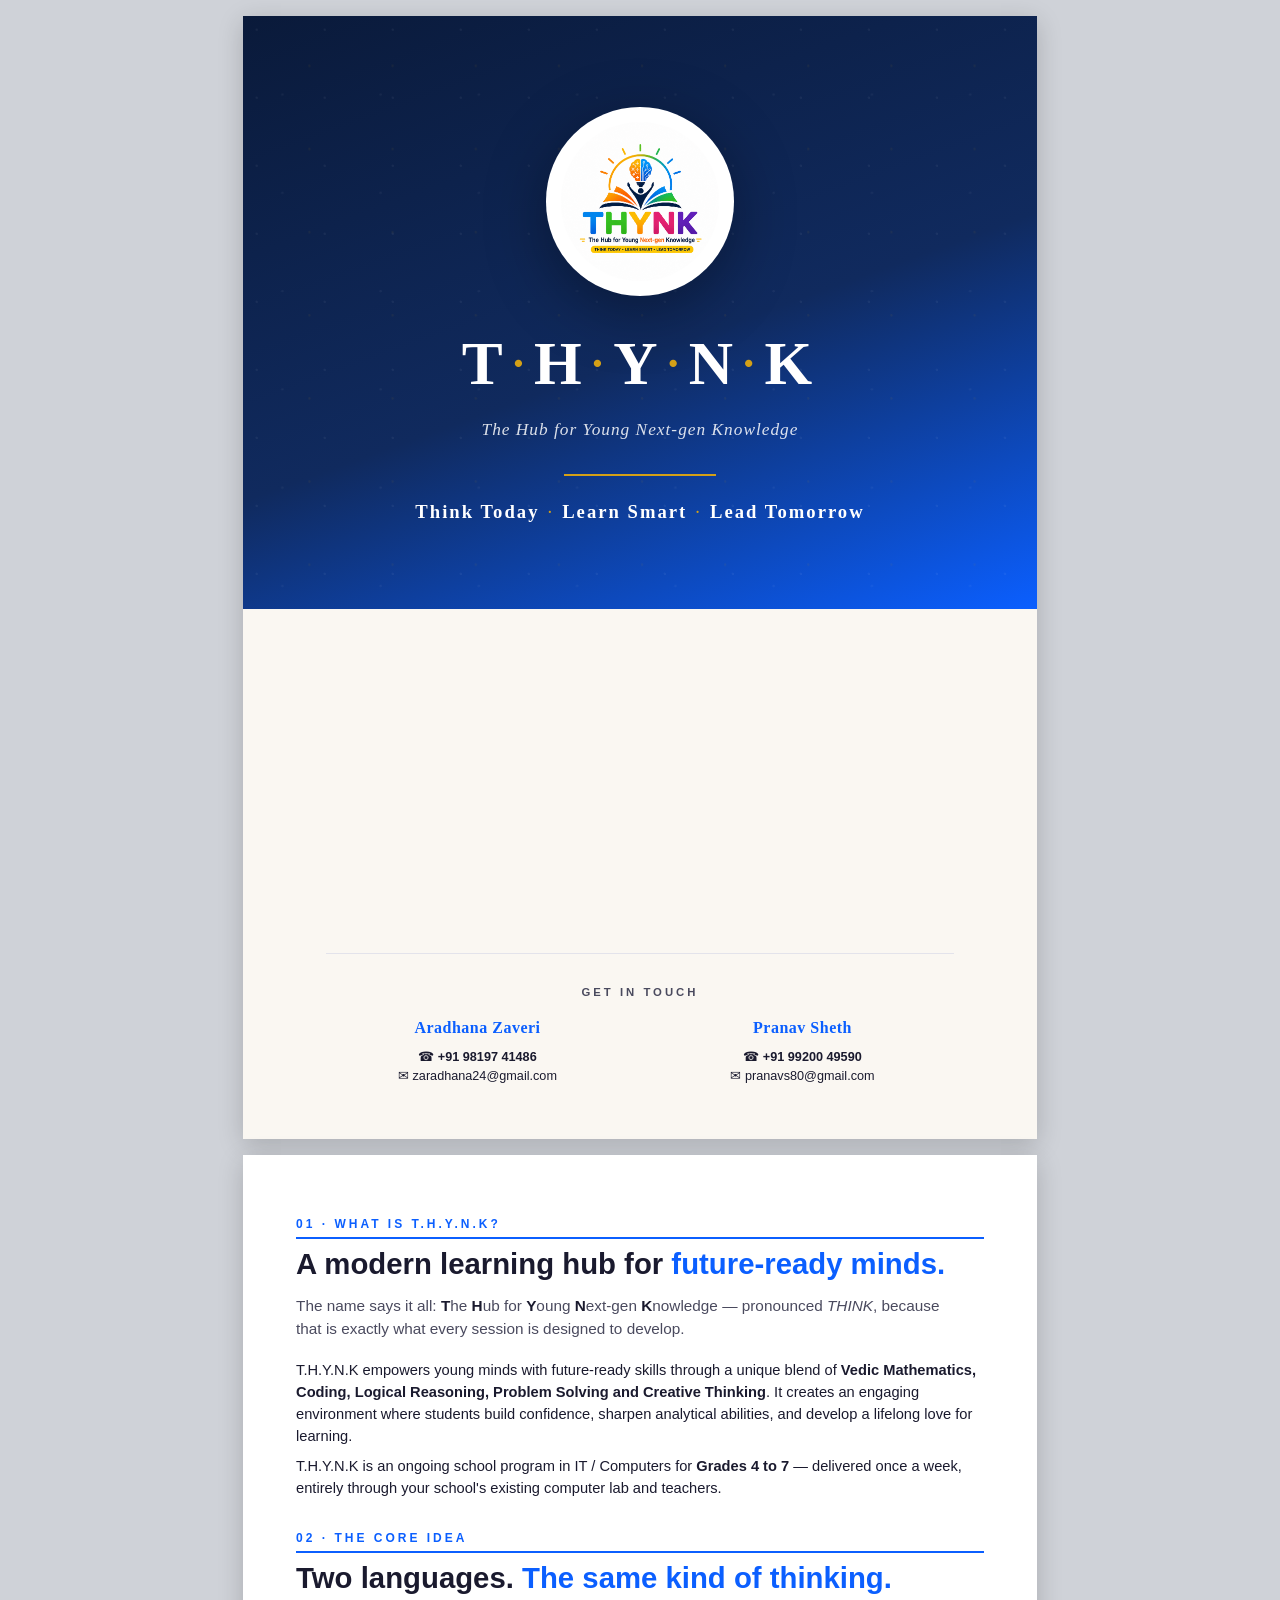
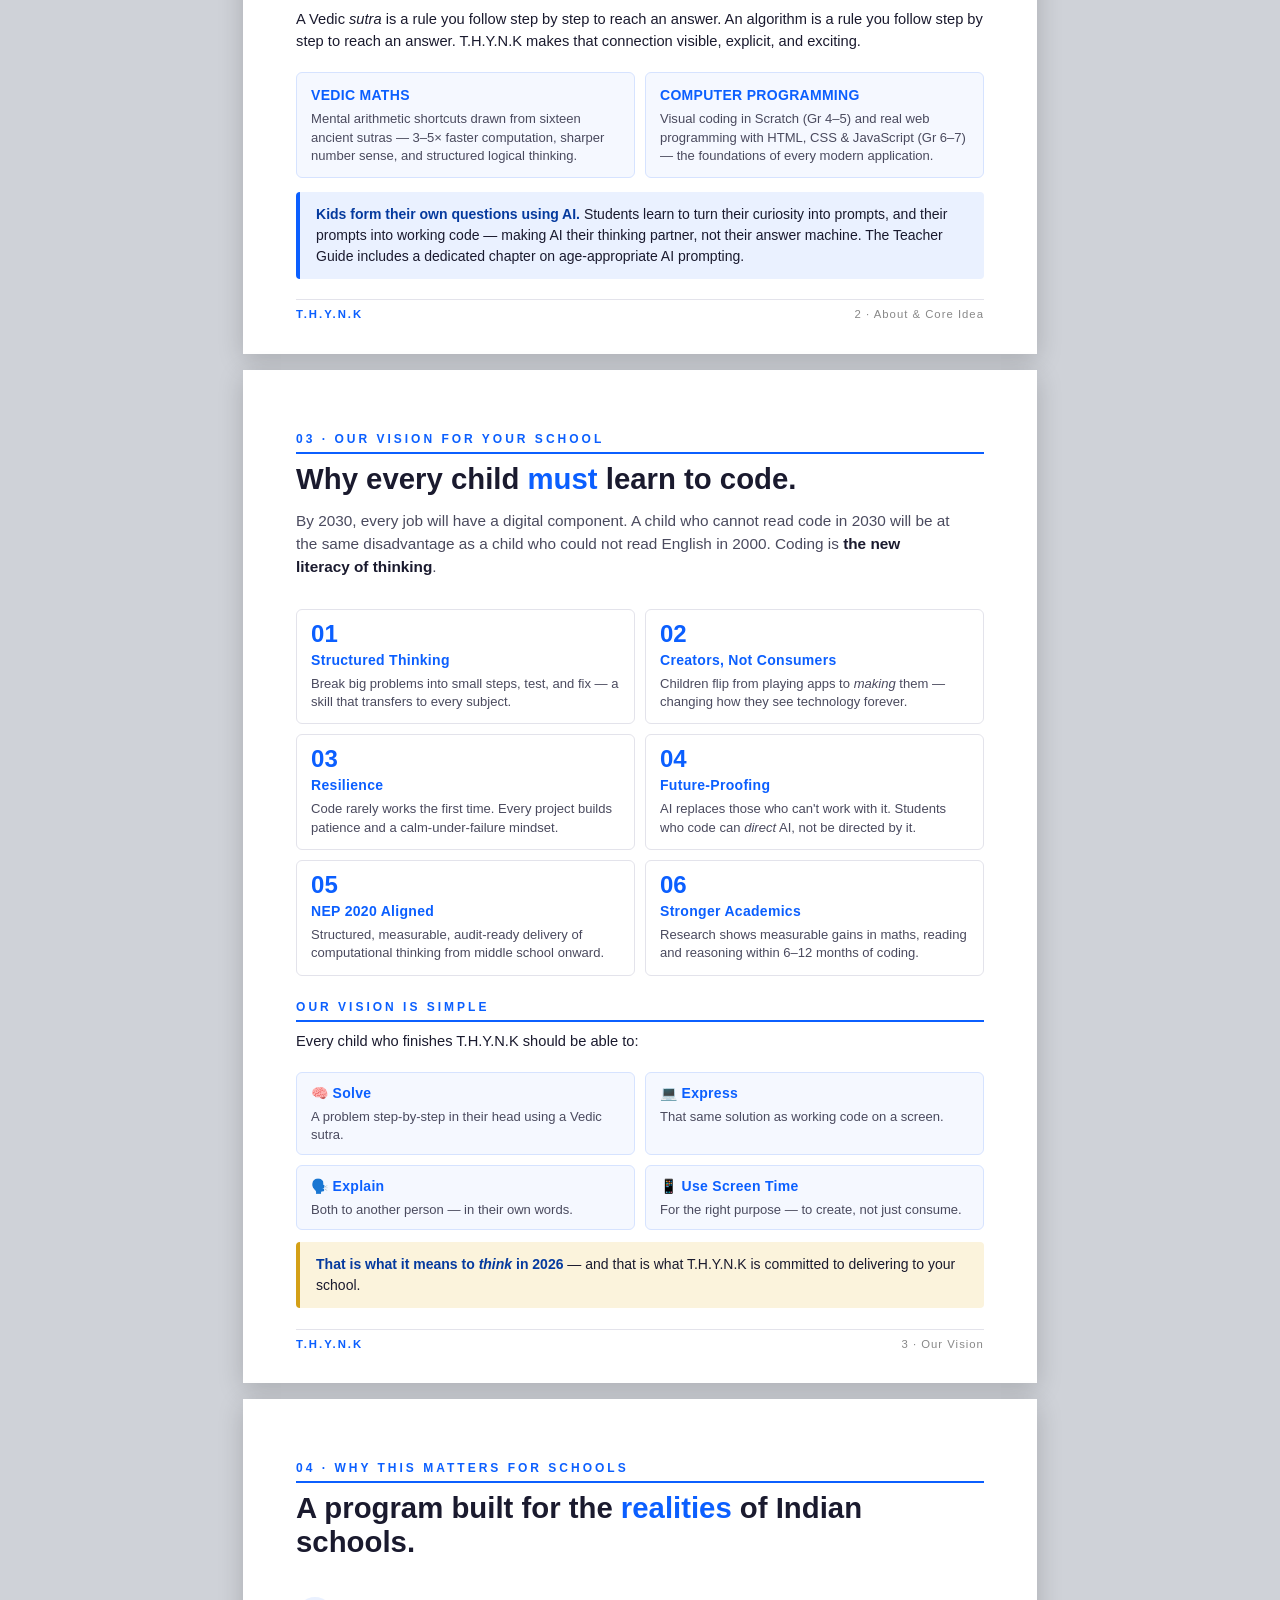
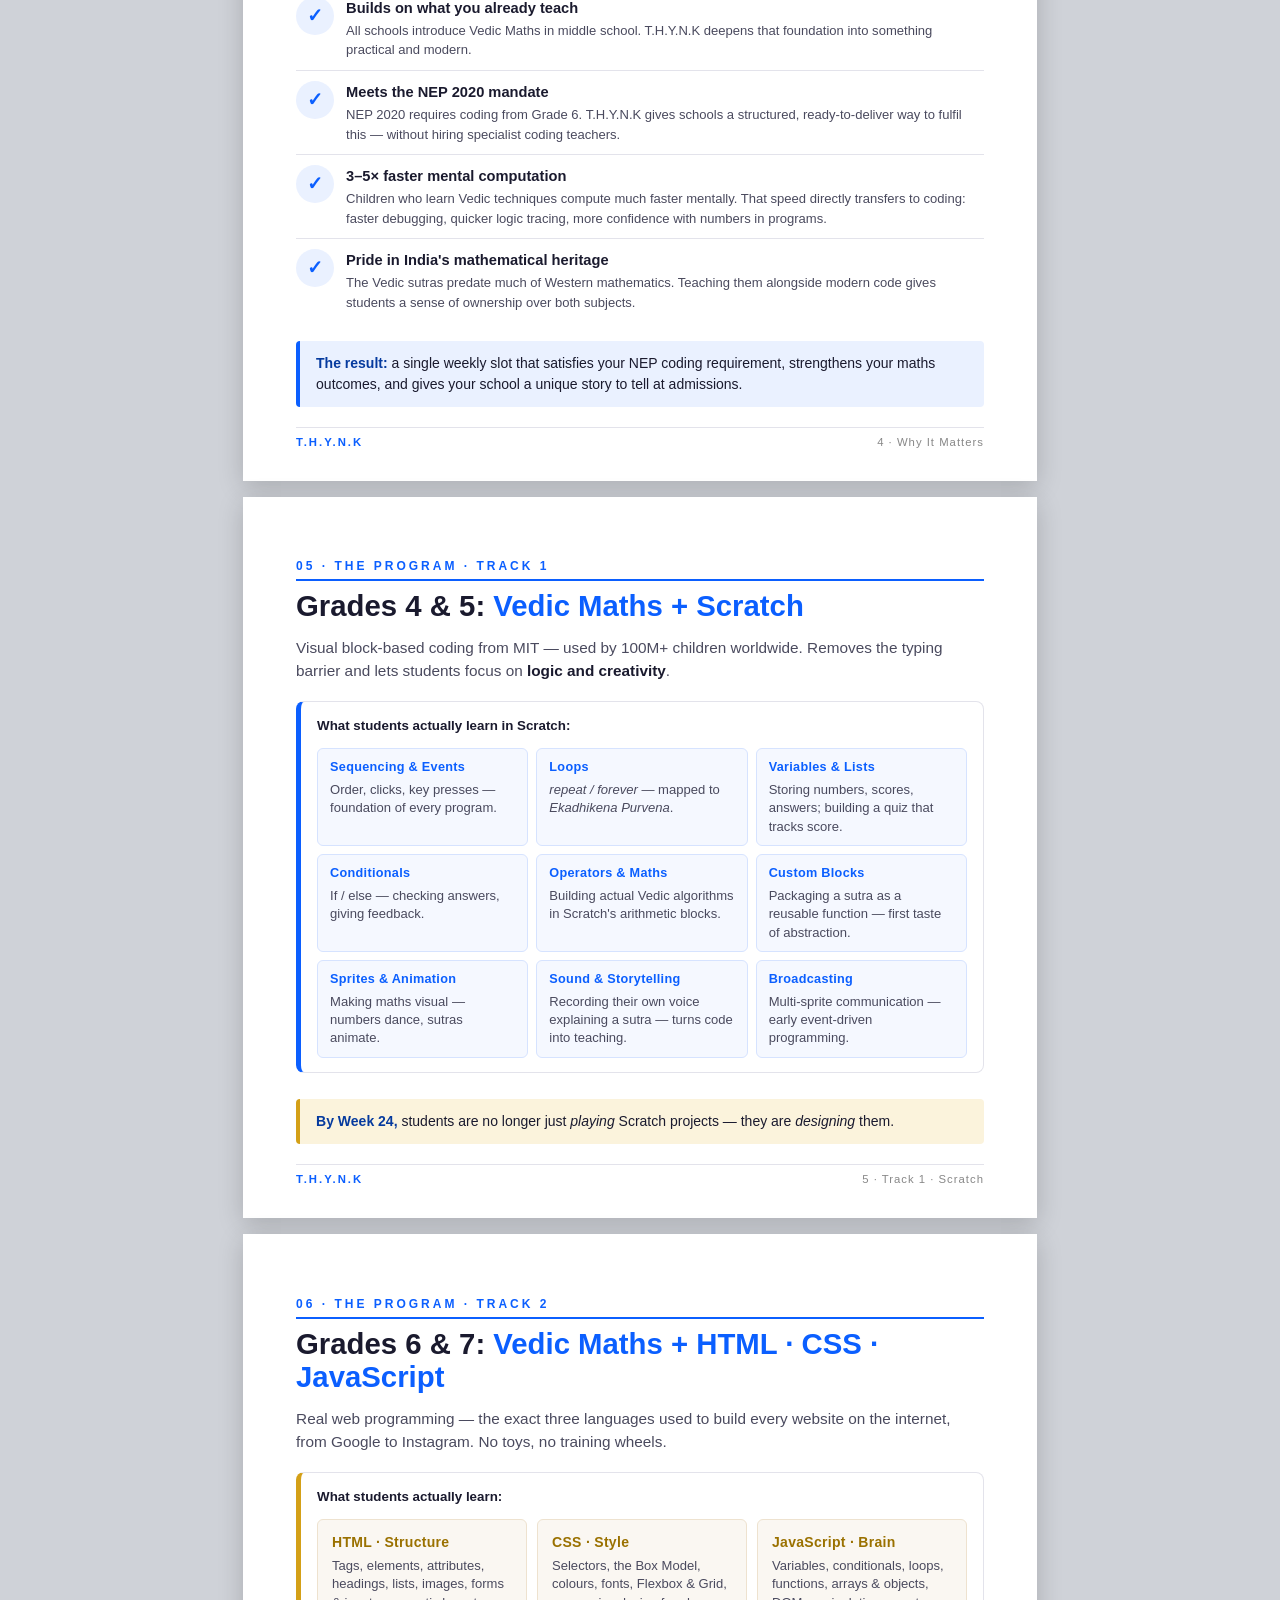
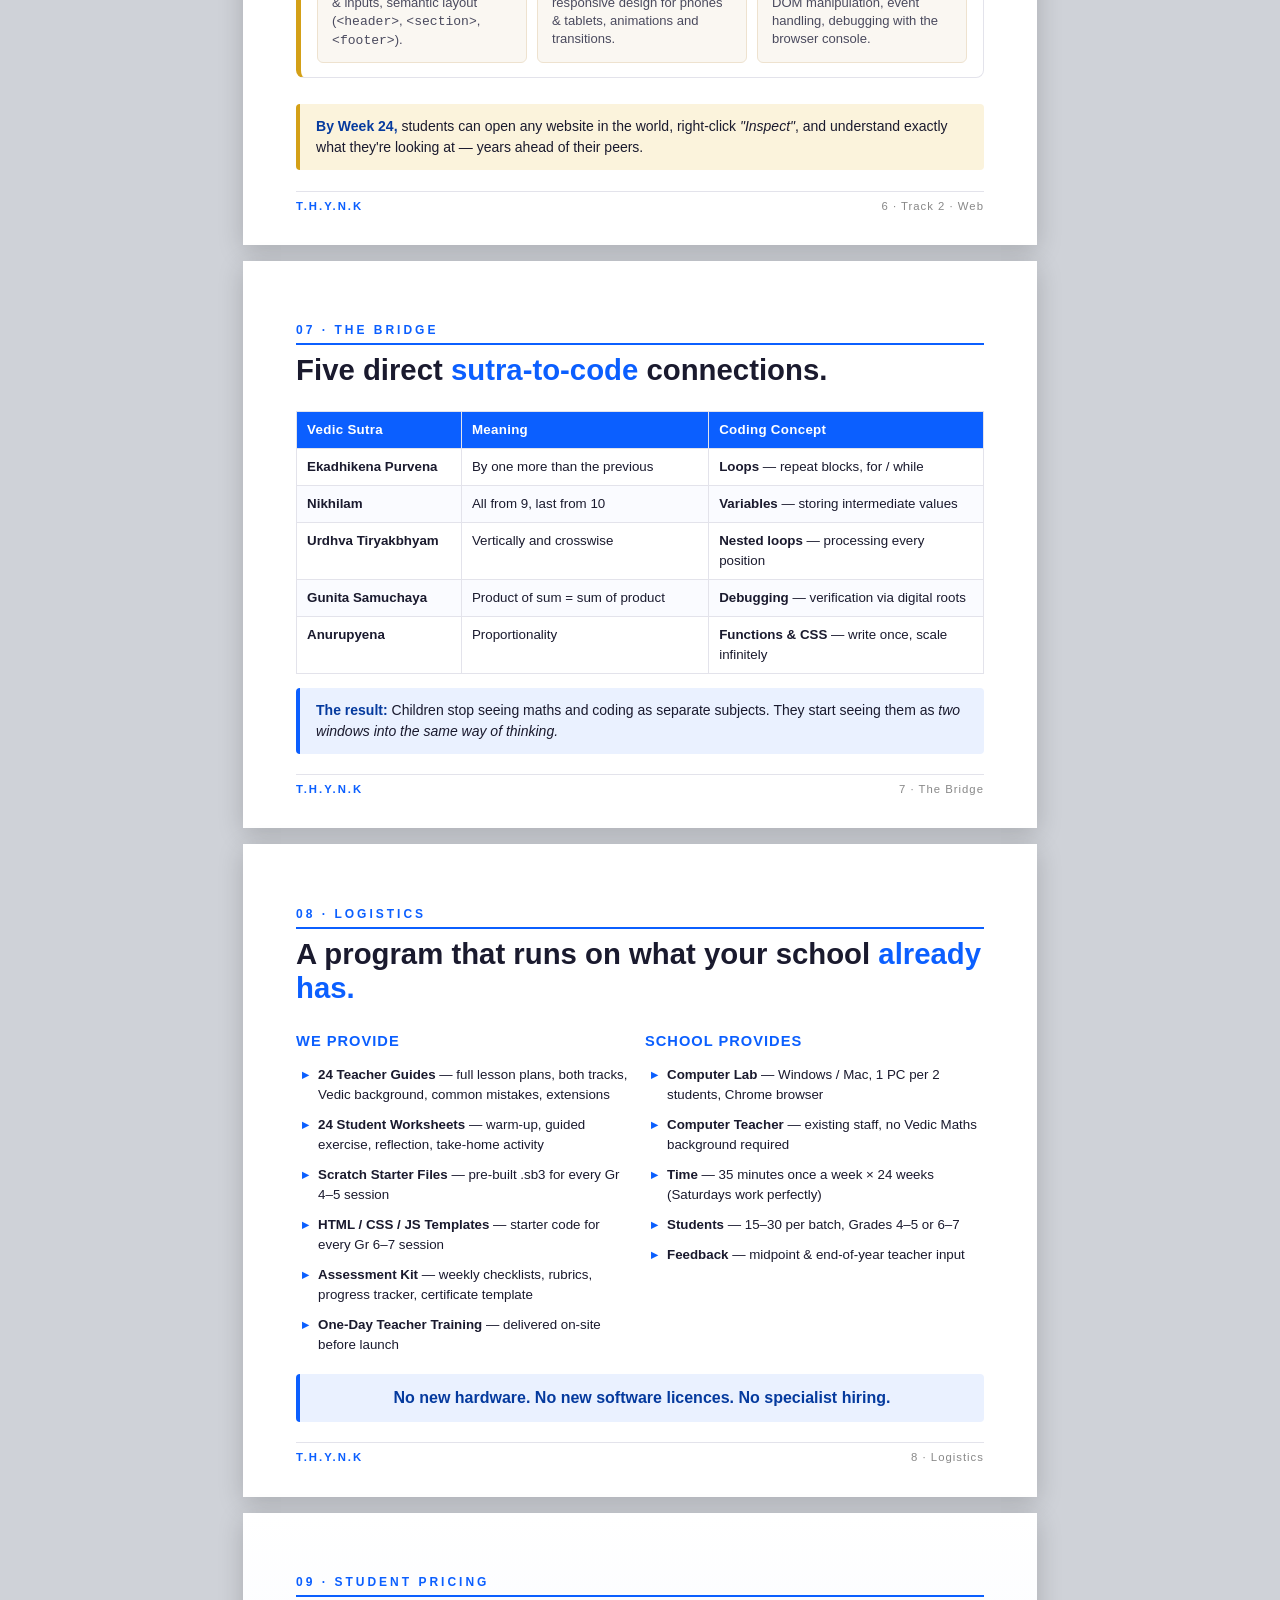
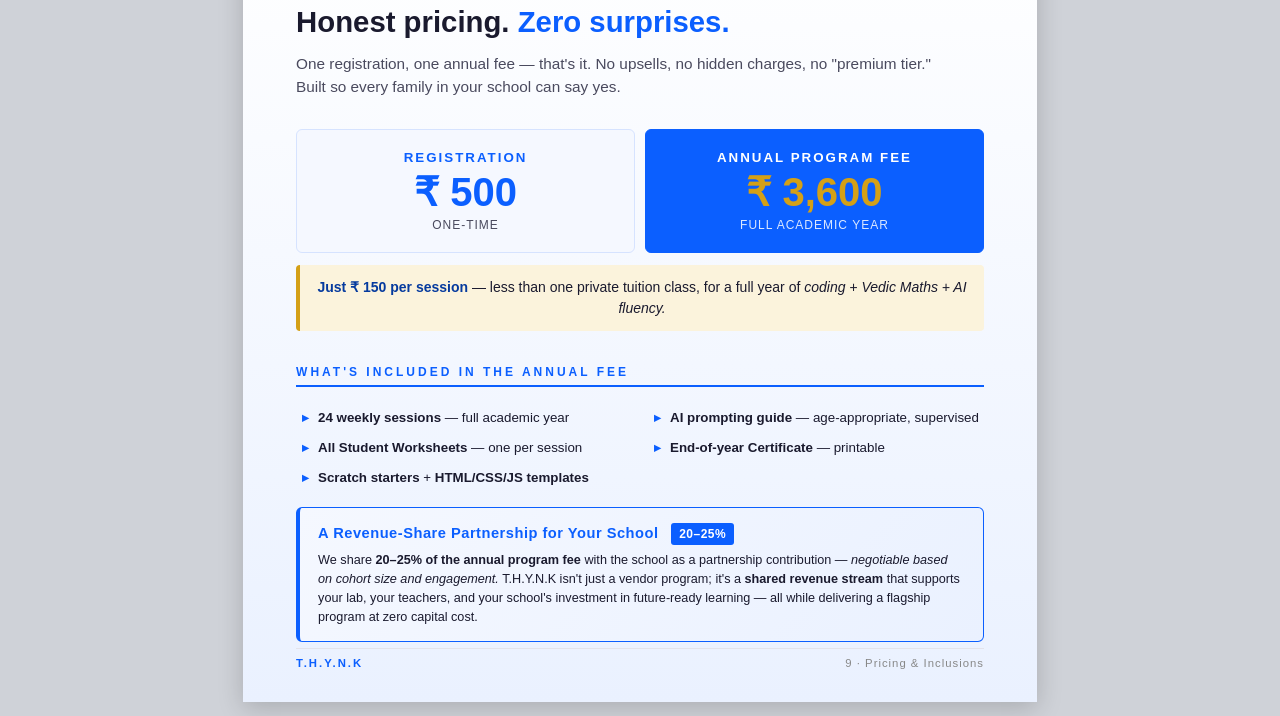
==== commit 4f43af21: "Update THYNK_brochure.html" ====
--- a/THYNK_brochure.html
+++ b/THYNK_brochure.html
@@ -35,7 +35,6 @@
   /* Each A4 page */
   .page {
     width: 210mm;
-    min-height: 297mm;
     background: #ffffff;
     margin: 16px auto;
     box-shadow: 0 6px 24px rgba(0,0,0,0.18);
@@ -43,11 +42,16 @@
     position: relative;
     overflow: hidden;
     page-break-after: always;
+    display: flex;
+    flex-direction: column;
   }
   .page:last-child { page-break-after: auto; }
+  /* push the page footer to the bottom so the strip sits under the content, not floating */
+  .page > .pagefoot { margin-top: auto; }
 
   /* ============ COVER PAGE (vanilla, pops of colour) ============ */
   .cover {
+    min-height: 297mm; /* cover keeps full A4 so the hero/panel split renders correctly on screen */
     padding: 0;
     background: #ffffff;
     color: var(--ink);
@@ -489,7 +493,12 @@
   /* ============ PRINT ============ */
   @media print {
     body { background: #fff; }
-    .page { margin: 0; box-shadow: none; }
+    .page {
+      margin: 0;
+      box-shadow: none;
+      min-height: 297mm; /* full A4 only for print so each page breaks correctly */
+    }
+    .cover { min-height: 297mm; }
   }
 </style>
 </head>
@@ -516,24 +525,9 @@
   <!-- BOTTOM HALF : cream panel with tagline, badges, footer -->
   <div class="cover-panel">
 
-    <p class="cover-tagline">
-      Where ancient <strong>Vedic wisdom</strong> meets modern <strong>code</strong> — a once-a-week program that turns your school's computer lab into a hub for <strong>future-ready minds.</strong>
-    </p>
-
-    <div class="cover-badges">
-      <div class="cover-badge">
-        <span class="b-num">24</span>
-        <span class="b-label">Weekly Sessions</span>
-      </div>
-      <div class="cover-badge">
-        <span class="b-num">35<span style="font-size:11pt; letter-spacing:0; font-weight:600;">min</span></span>
-        <span class="b-label">Per Class</span>
-      </div>
-      <div class="cover-badge">
-        <span class="b-num">2</span>
-        <span class="b-label">Tracks · Gr 4–5 &amp; 6–7</span>
-      </div>
-    </div>
+    
+
+    
 
     <div class="cover-contacts">
       <div style="flex:1;">
@@ -697,14 +691,7 @@
     </div>
   </div>
 
-  <h4 style="margin-top:14px; color:var(--accent);">Sample Projects Across 24 Weeks</h4>
-  <ul class="tight" style="margin-top:6px;">
-    <li><strong>"Guess My Number"</strong> — Ekadhikena loop counts up and checks answers.</li>
-    <li><strong>"Nikhilam Subtraction Wizard"</strong> — animated subtraction with the "all from 9, last from 10" trick.</li>
-    <li><strong>"Times-Table Race"</strong> — a two-player game where Vedic-trained speed wins.</li>
-    <li><strong>"Urdhva Multiplication Machine"</strong> — animated cross-wise multiplier.</li>
-    <li><strong>Final (Week 24):</strong> "My Vedic Maths Game" — each student designs, codes, and presents an original game that teaches a sutra to a younger child.</li>
-  </ul>
+  
 
   <div class="callout" style="background:#fbf3dc; border-color:var(--gold);">
     <strong>By Week 24,</strong> students are no longer just <em>playing</em> Scratch projects — they are <em>designing</em> them.
@@ -737,14 +724,7 @@
     </div>
   </div>
 
-  <h4 style="margin-top:14px; color:var(--accent);">Sample Projects Across 24 Weeks</h4>
-  <ul class="tight" style="margin-top:6px;">
-    <li><strong>Personal "About Me" page</strong> (HTML + CSS) — the classic first project.</li>
-    <li><strong>Vedic Sutra Reference Card</strong> — styled, mobile-friendly responsive page explaining one sutra.</li>
-    <li><strong>Interactive Mental Maths Quiz</strong> (JavaScript) — generates random problems, checks answers, tracks score.</li>
-    <li><strong>Nikhilam Calculator</strong> (JavaScript + DOM) — type two numbers, watch the Vedic algorithm work step-by-step on screen.</li>
-    <li><strong>Final (Week 24):</strong> "Teach Vedic Maths" Website — a published 4-page interactive site with working calculators and quizzes, hosted free, visitable by anyone on any phone.</li>
-  </ul>
+ 
 
   <div class="callout" style="background:#fbf3dc; border-color:var(--gold);">
     <strong>By Week 24,</strong> students can open any website in the world, right-click <em>"Inspect"</em>, and understand exactly what they're looking at — years ahead of their peers.
@@ -753,36 +733,10 @@
   <div class="pagefoot"><strong>T.H.Y.N.K</strong><span>6 · Track 2 · Web</span></div>
 </div>
 
-<!-- ============ PAGE 7 : SESSION + SUTRA TABLE ============ -->
+<!-- ============ PAGE 7 : SUTRA TABLE ============ -->
 <div class="page">
-  <div class="section-label">07 · INSIDE A SESSION</div>
-  <h2 class="section-title">How each <em>35-minute</em> class flows.</h2>
-  <p class="lead">A predictable four-part rhythm teachers internalize by Week 3 — easy to deliver, easy to assess, easy to love.</p>
-
-  <div class="timeline">
-    <div class="tstep">
-      <span class="min">8 min</span>
-      <h4>Vedic Warm-Up</h4>
-      <p>5 mental maths problems using today's sutra. No calculators.</p>
-    </div>
-    <div class="tstep">
-      <span class="min">5 min</span>
-      <h4>Sutra → Code Bridge</h4>
-      <p>Teacher draws the connection between sutra and coding concept.</p>
-    </div>
-    <div class="tstep">
-      <span class="min">15 min</span>
-      <h4>Build / Code</h4>
-      <p>Students code on guided starter files. Fast finishers get extensions.</p>
-    </div>
-    <div class="tstep">
-      <span class="min">7 min</span>
-      <h4>Share &amp; Reflect</h4>
-      <p>Two students show work. One-line written reflection by every child.</p>
-    </div>
-  </div>
-
-  <div class="section-label" style="margin-top:24px;">08 · THE BRIDGE</div>
+
+  <div class="section-label">07 · THE BRIDGE</div>
   <h2 class="section-title">Five direct <em>sutra-to-code</em> connections.</h2>
 
   <table>
@@ -802,12 +756,12 @@
     <strong>The result:</strong> Children stop seeing maths and coding as separate subjects. They start seeing them as <em>two windows into the same way of thinking.</em>
   </div>
 
-  <div class="pagefoot"><strong>T.H.Y.N.K</strong><span>7 · Session &amp; Bridge</span></div>
+  <div class="pagefoot"><strong>T.H.Y.N.K</strong><span>7 · The Bridge</span></div>
 </div>
 
 <!-- ============ PAGE 8 : LOGISTICS — WHO PROVIDES WHAT ============ -->
 <div class="page">
-  <div class="section-label">09 · LOGISTICS</div>
+  <div class="section-label">08 · LOGISTICS</div>
   <h2 class="section-title">A program that runs on what your school <em>already has.</em></h2>
 
   <div class="grid grid-2">
@@ -838,21 +792,14 @@
     <strong>No new hardware. No new software licences. No specialist hiring.</strong>
   </div>
 
-  <div class="section-label" style="margin-top:20px;">PILOT INVITATION</div>
-  <p>We are inviting schools to pilot T.H.Y.N.K in the upcoming academic year. The pilot cohort receives the full teacher kit, training, and ongoing support at no cost to the school. We are looking for schools that:</p>
-  <ul class="tight" style="margin-top:6px;">
-    <li>Have a functioning computer lab</li>
-    <li>Have a computer teacher willing to facilitate</li>
-    <li>Can commit one 35-minute slot per week for 24 weeks</li>
-    <li>Are willing to share student progress feedback at midpoint and end</li>
-  </ul>
+  
 
   <div class="pagefoot"><strong>T.H.Y.N.K</strong><span>8 · Logistics</span></div>
 </div>
 
 <!-- ============ PAGE 9 : PRICING + NEXT STEP + CONTACT ============ -->
 <div class="page cta-page">
-  <div class="section-label">10 · STUDENT PRICING</div>
+  <div class="section-label">09 · STUDENT PRICING</div>
   <h2 class="section-title">Honest pricing. <em>Zero surprises.</em></h2>
   <p class="lead">One registration, one annual fee — that's it. No upsells, no hidden charges, no "premium tier." Built so every family in your school can say yes.</p>
 
@@ -873,37 +820,36 @@
     <strong>Just ₹ 150 per session</strong> — less than one private tuition class, for a full year of <em>coding + Vedic Maths + AI fluency.</em>
   </div>
 
-  <div class="section-label" style="margin-top:18px;">11 · NEXT STEP</div>
-  <div class="cta-box">
-    <h3>Pilot T.H.Y.N.K at your school — <span class="gold">at zero cost.</span></h3>
-    <p>The 2026–27 pilot cohort receives the complete teacher kit, on-site training, and full-year support free of charge. All we ask in return is a 35-minute weekly slot and honest feedback from your teacher.</p>
-    <p style="margin-top:14px;"><span class="gold">▸ Book a 30-minute demo</span> with your academic coordinator and computer teacher — we walk through one complete sample session, end-to-end, live.</p>
-  </div>
-
-  <div class="section-label" style="margin-top:22px;">12 · GET IN TOUCH</div>
-  <div class="grid grid-2" style="margin-top:10px;">
-    <div class="card tint" style="padding:14px 16px;">
-      <h4 style="font-size:11.5pt; margin-bottom:6px;">Aradhana Zaveri</h4>
-      <p style="font-size:10pt; color:var(--ink); margin:2px 0;">☎ <strong>+91 98197 41486</strong></p>
-      <p style="font-size:10pt; color:var(--ink); margin:2px 0;">✉ zaradhana24@gmail.com</p>
-    </div>
-    <div class="card tint" style="padding:14px 16px;">
-      <h4 style="font-size:11.5pt; margin-bottom:6px;">Pranav Sheth</h4>
-      <p style="font-size:10pt; color:var(--ink); margin:2px 0;">☎ <strong>+91 99200 49590</strong></p>
-      <p style="font-size:10pt; color:var(--ink); margin:2px 0;">✉ pranavs80@gmail.com</p>
-    </div>
-  </div>
-
-  <div style="text-align:center; margin-top:24px; color:var(--ink-soft);">
-    <strong style="color:var(--accent); letter-spacing:3px;">T · H · Y · N · K</strong><br/>
-    <span style="display:inline-block; margin-top:8px; font-family:Georgia,serif; font-size:14pt; font-weight:700; color:var(--accent); letter-spacing:1px;">
-      Think Today<span style="color:var(--gold); margin:0 6px; font-weight:400;">·</span>Learn Smart<span style="color:var(--gold); margin:0 6px; font-weight:400;">·</span>Lead Tomorrow
-    </span><br/>
-    <em style="font-size:10pt;">Ancient Wisdom. Modern Code. Future-Ready Schools.</em>
-  </div>
-
-  <div class="pagefoot"><strong>T.H.Y.N.K</strong><span>9 · Pricing &amp; Contact</span></div>
+  <div class="section-label" style="margin-top:18px;">WHAT'S INCLUDED IN THE ANNUAL FEE</div>
+  <div class="grid grid-2" style="margin-top:8px; gap:6px 16px;">
+    <ul class="tight" style="margin:0;">
+      <li><strong>24 weekly sessions</strong> — full academic year</li>
+      <li><strong>All Student Worksheets</strong> — one per session</li>
+      <li><strong>Scratch starters</strong> + <strong>HTML/CSS/JS templates</strong></li>
+      
+    </ul>
+    <ul class="tight" style="margin:0;">
+      <li><strong>AI prompting guide</strong> — age-appropriate, supervised</li>      
+      <li><strong>End-of-year Certificate</strong> — printable</li>
+           
+    </ul>
+  </div>
+
+  <!-- School Revenue Share -->
+  <div class="card" style="margin-top:14px; padding:14px 18px; background:linear-gradient(135deg,#f5f8ff 0%,#eaf1ff 100%); border:1px solid var(--accent); border-left:4px solid var(--accent);">
+    <h4 style="font-size:11pt; margin:0 0 6px; color:var(--accent); letter-spacing:0.5px;">
+      A Revenue-Share Partnership for Your School
+      <span style="display:inline-block; margin-left:8px; padding:2px 8px; background:var(--accent); color:#fff; font-size:9pt; font-weight:700; border-radius:3px; letter-spacing:0.5px;">20–25%</span>
+    </h4>
+    <p style="font-size:9.5pt; color:var(--ink); line-height:1.5; margin:0;">
+      We share <strong>20–25% of the annual program fee</strong> with the school as a partnership contribution — <em>negotiable based on cohort size and engagement.</em> T.H.Y.N.K isn't just a vendor program; it's a <strong>shared revenue stream</strong> that supports your lab, your teachers, and your school's investment in future-ready learning — all while delivering a flagship program at zero capital cost.
+    </p>
+  </div>
+
+  <div class="pagefoot"><strong>T.H.Y.N.K</strong><span>9 · Pricing &amp; Inclusions</span></div>
 </div>
+
+
 
 </body>
 </html>
